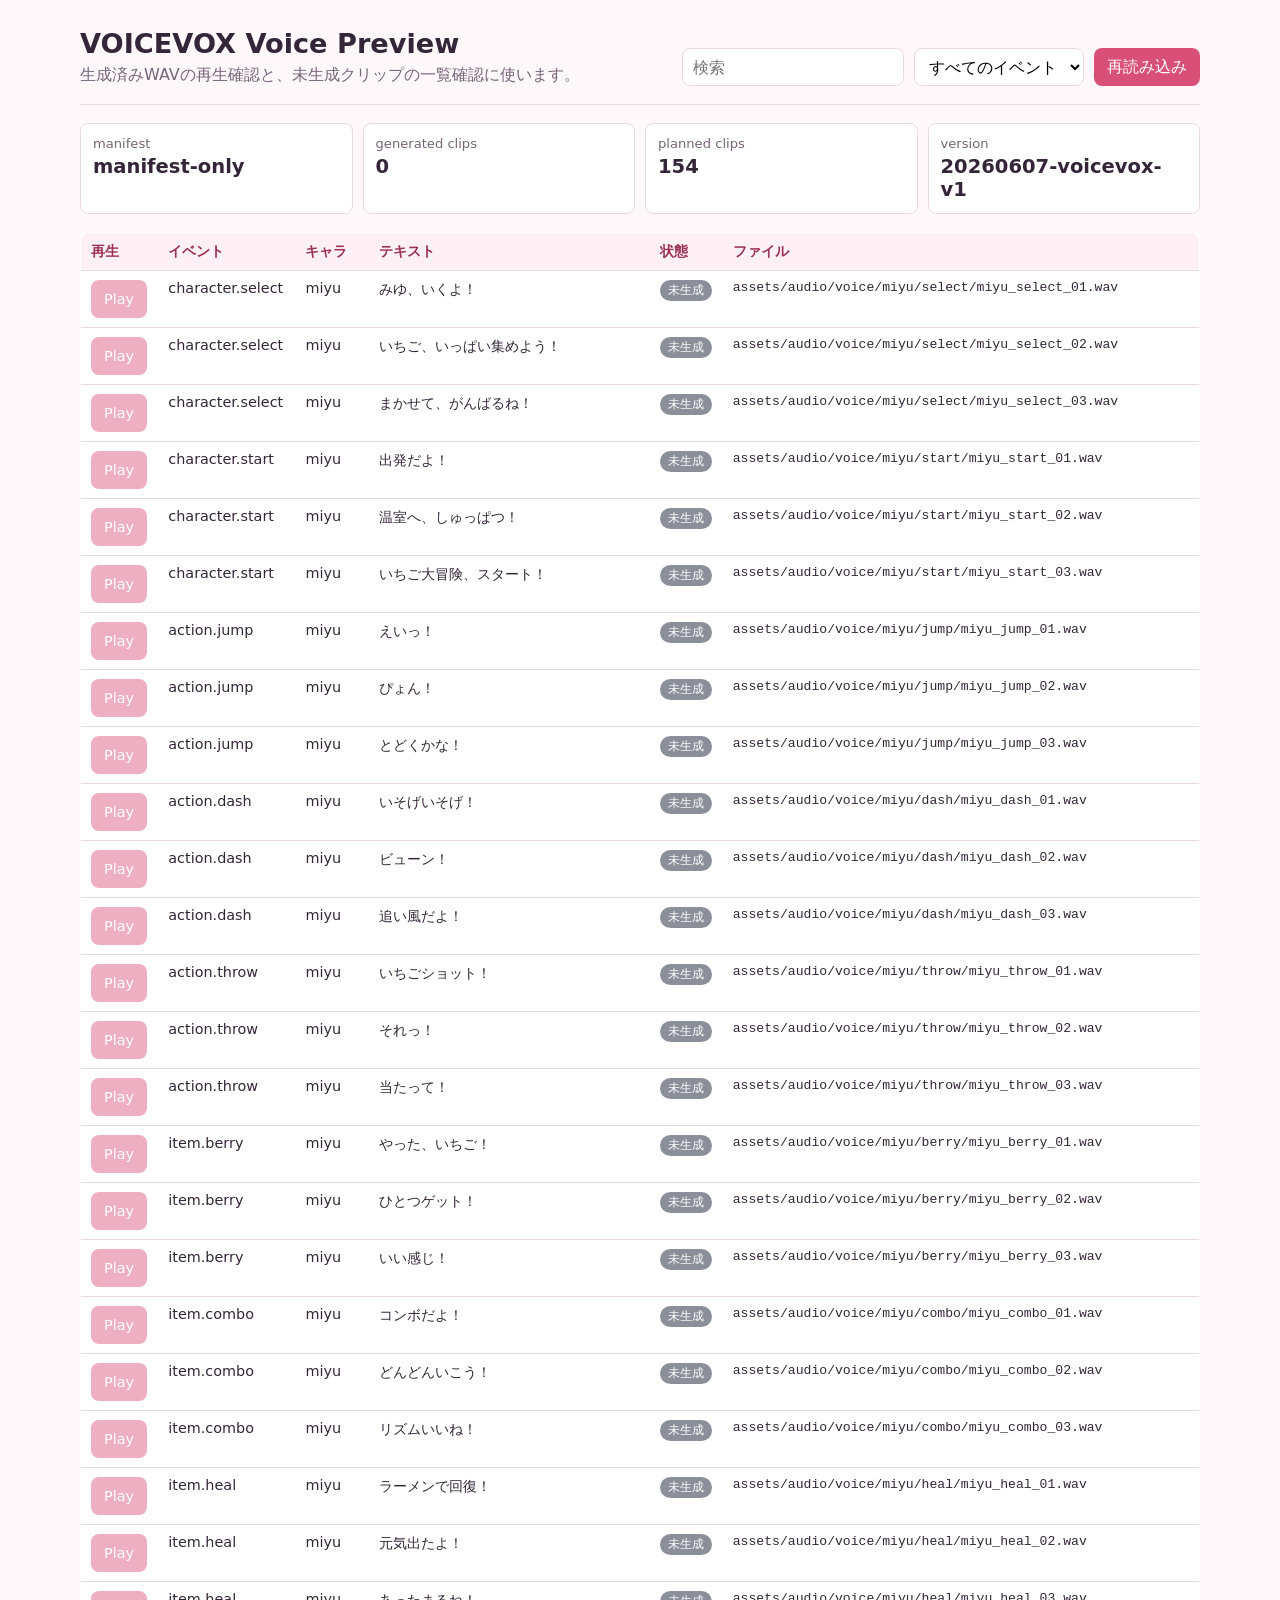
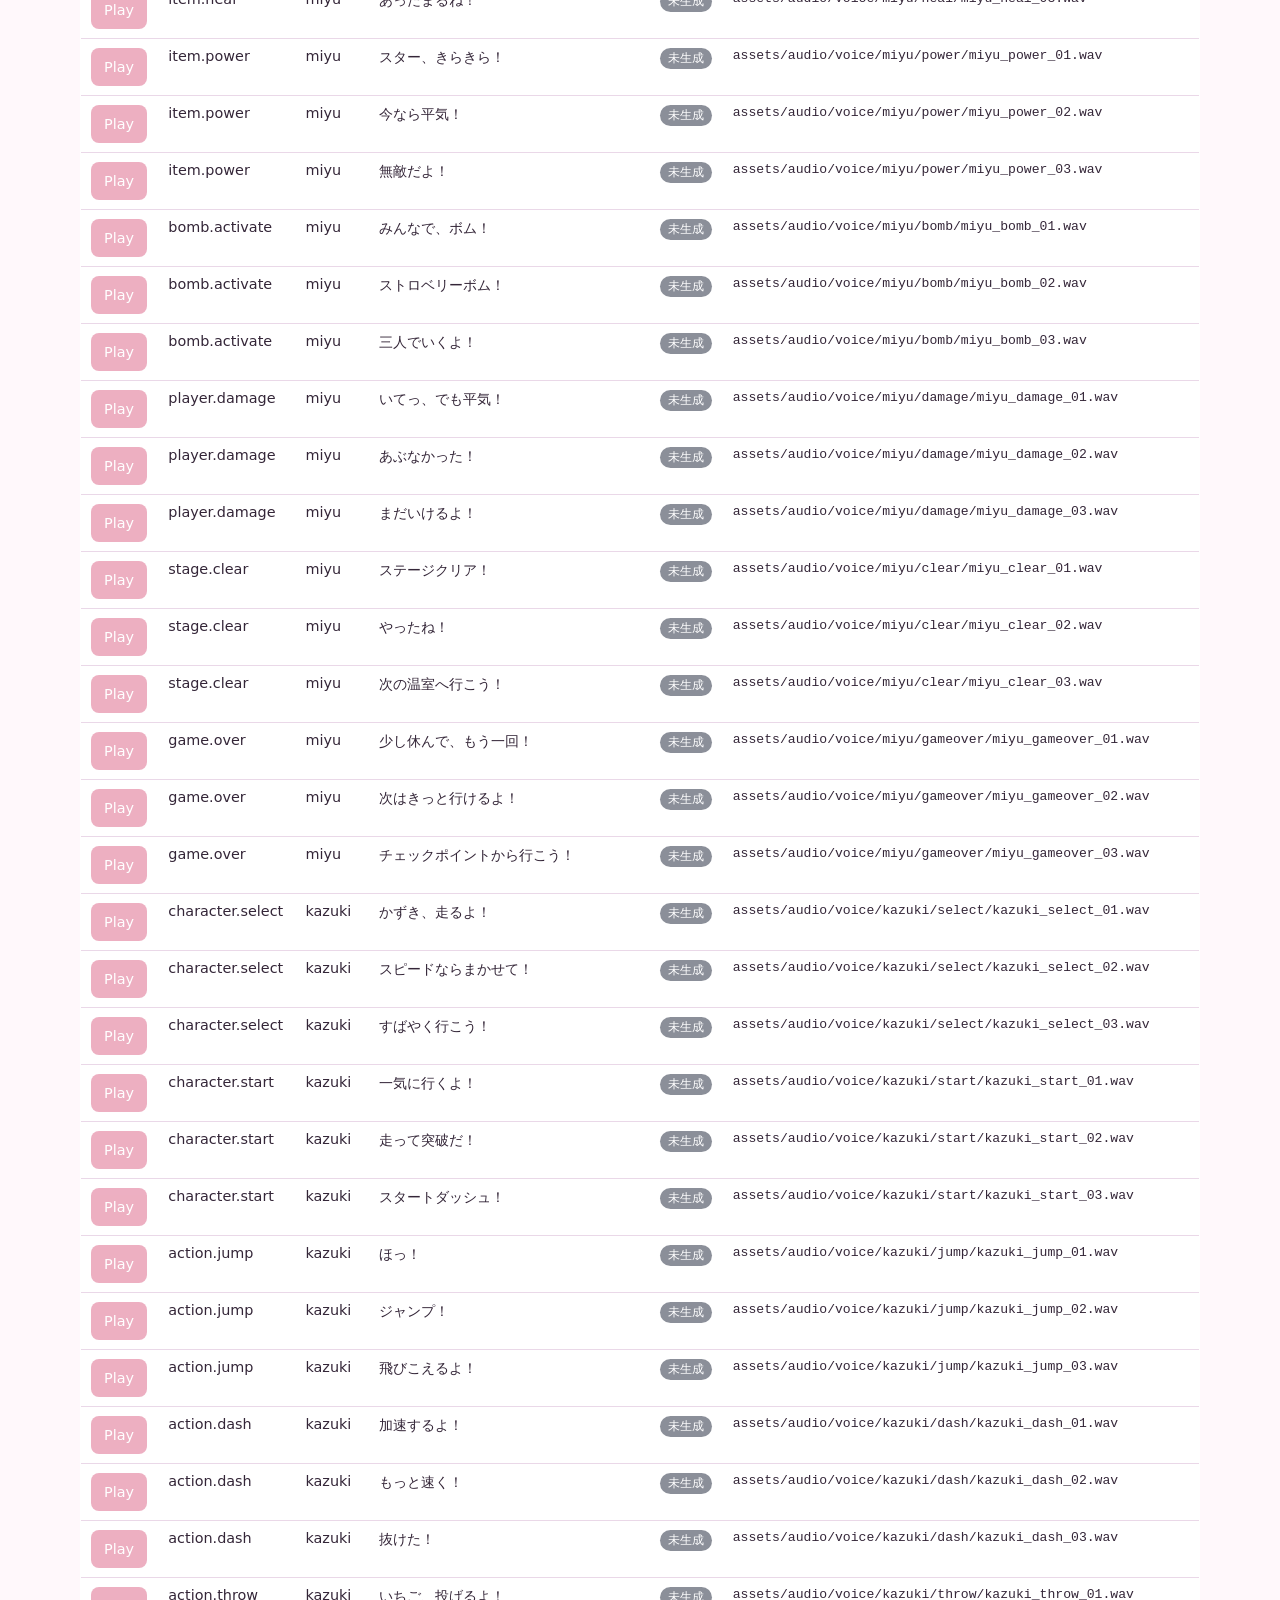
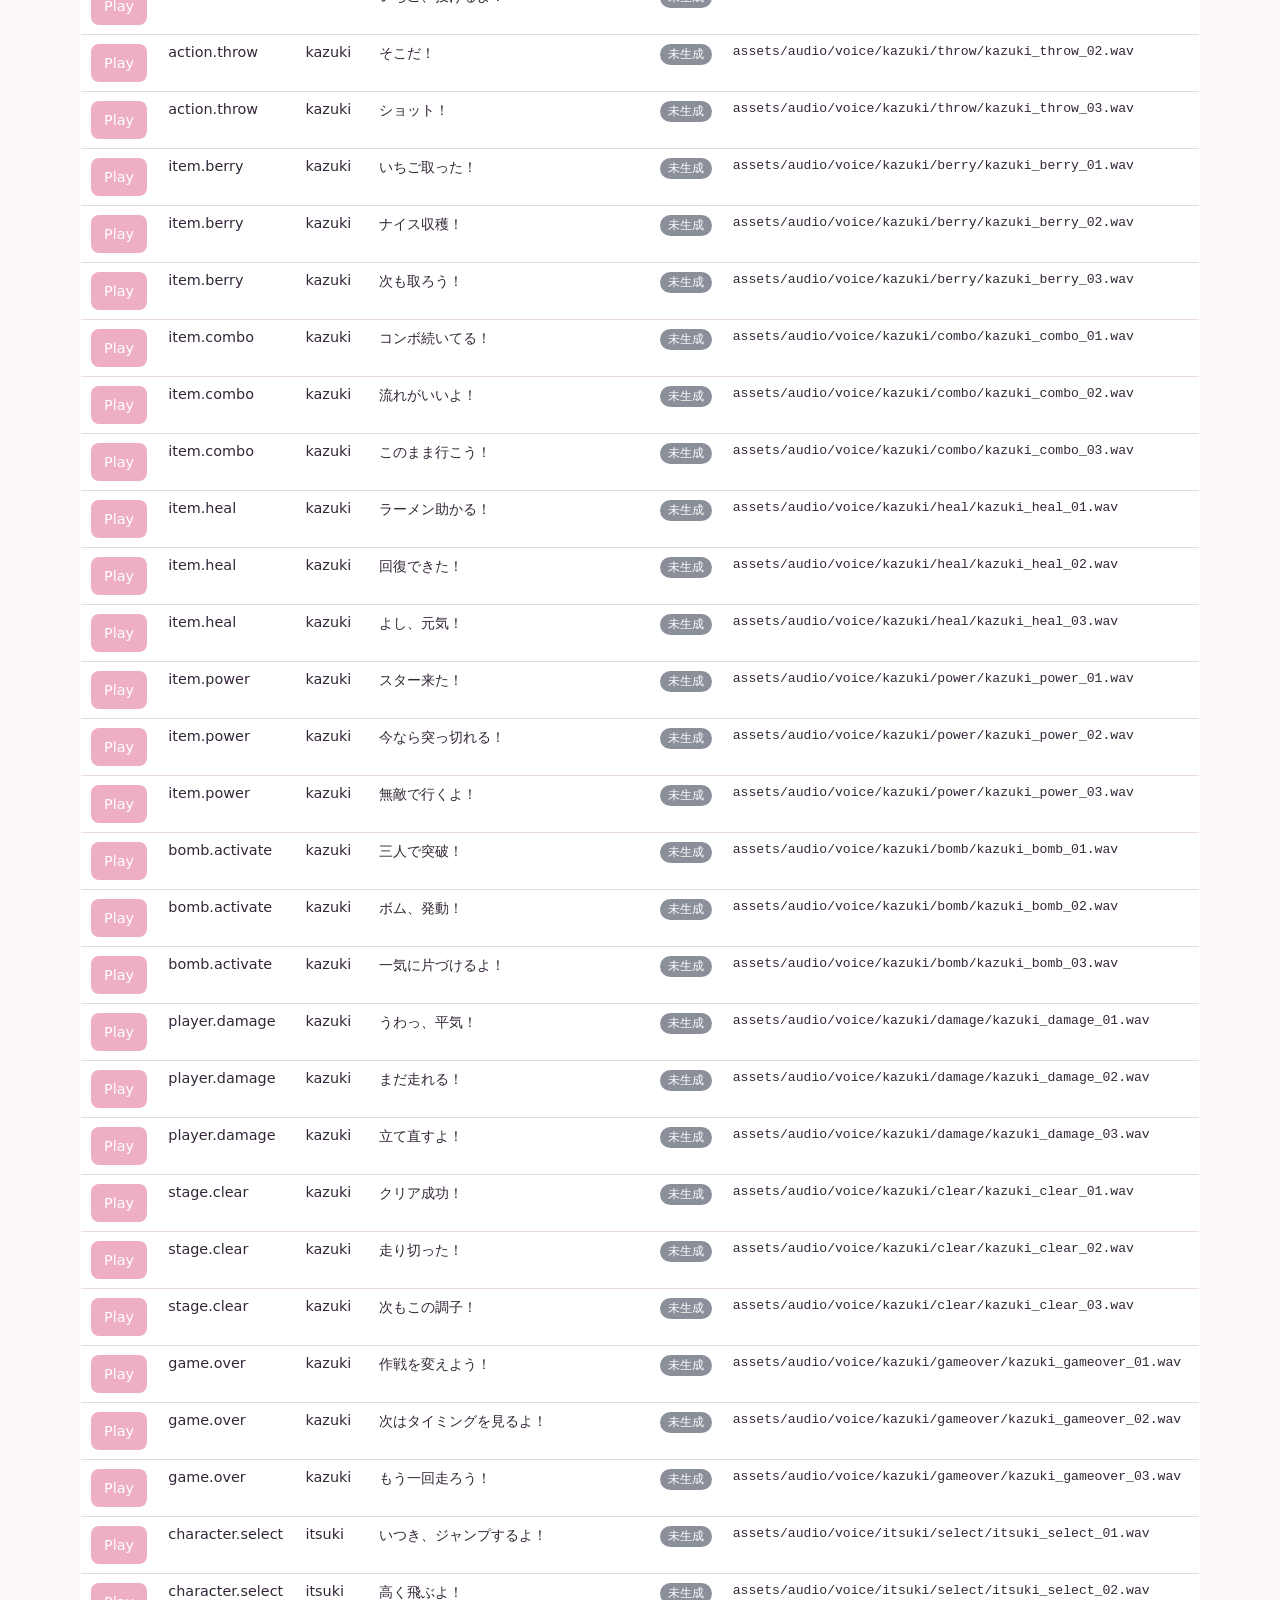
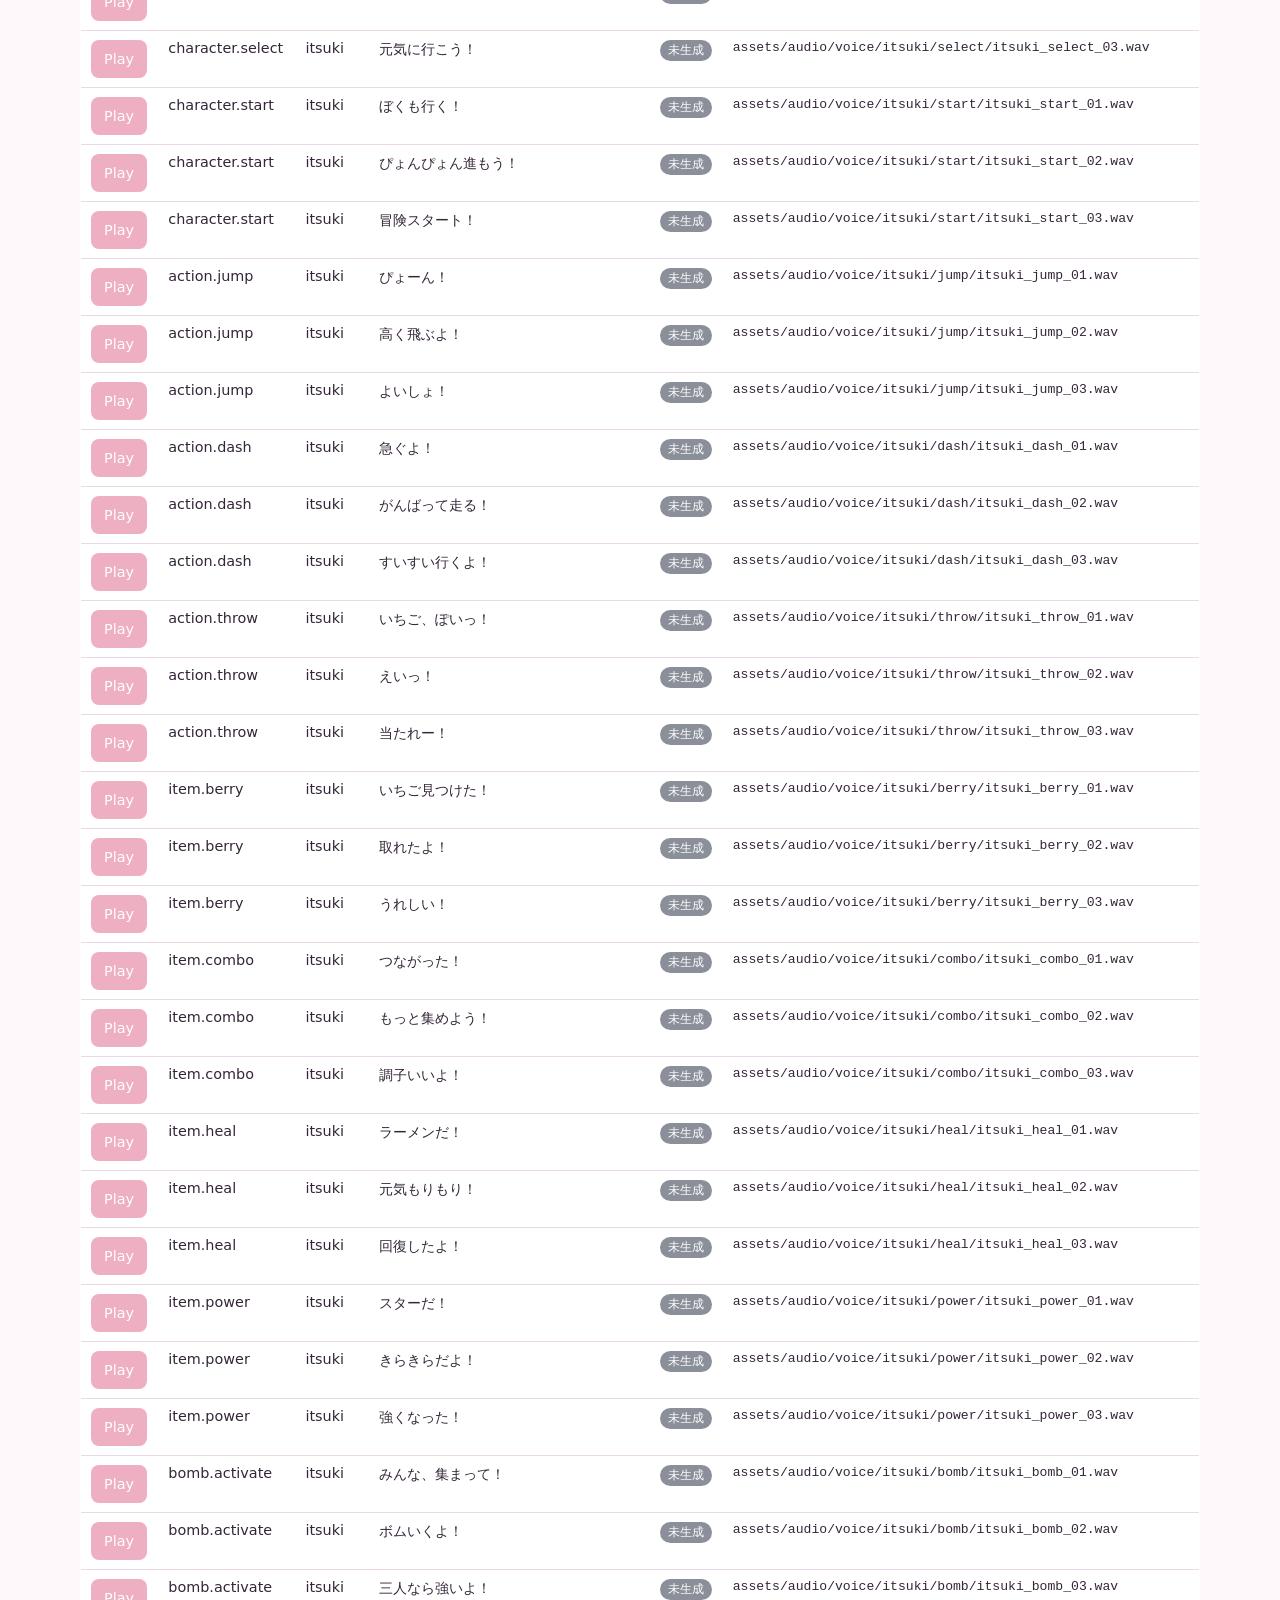
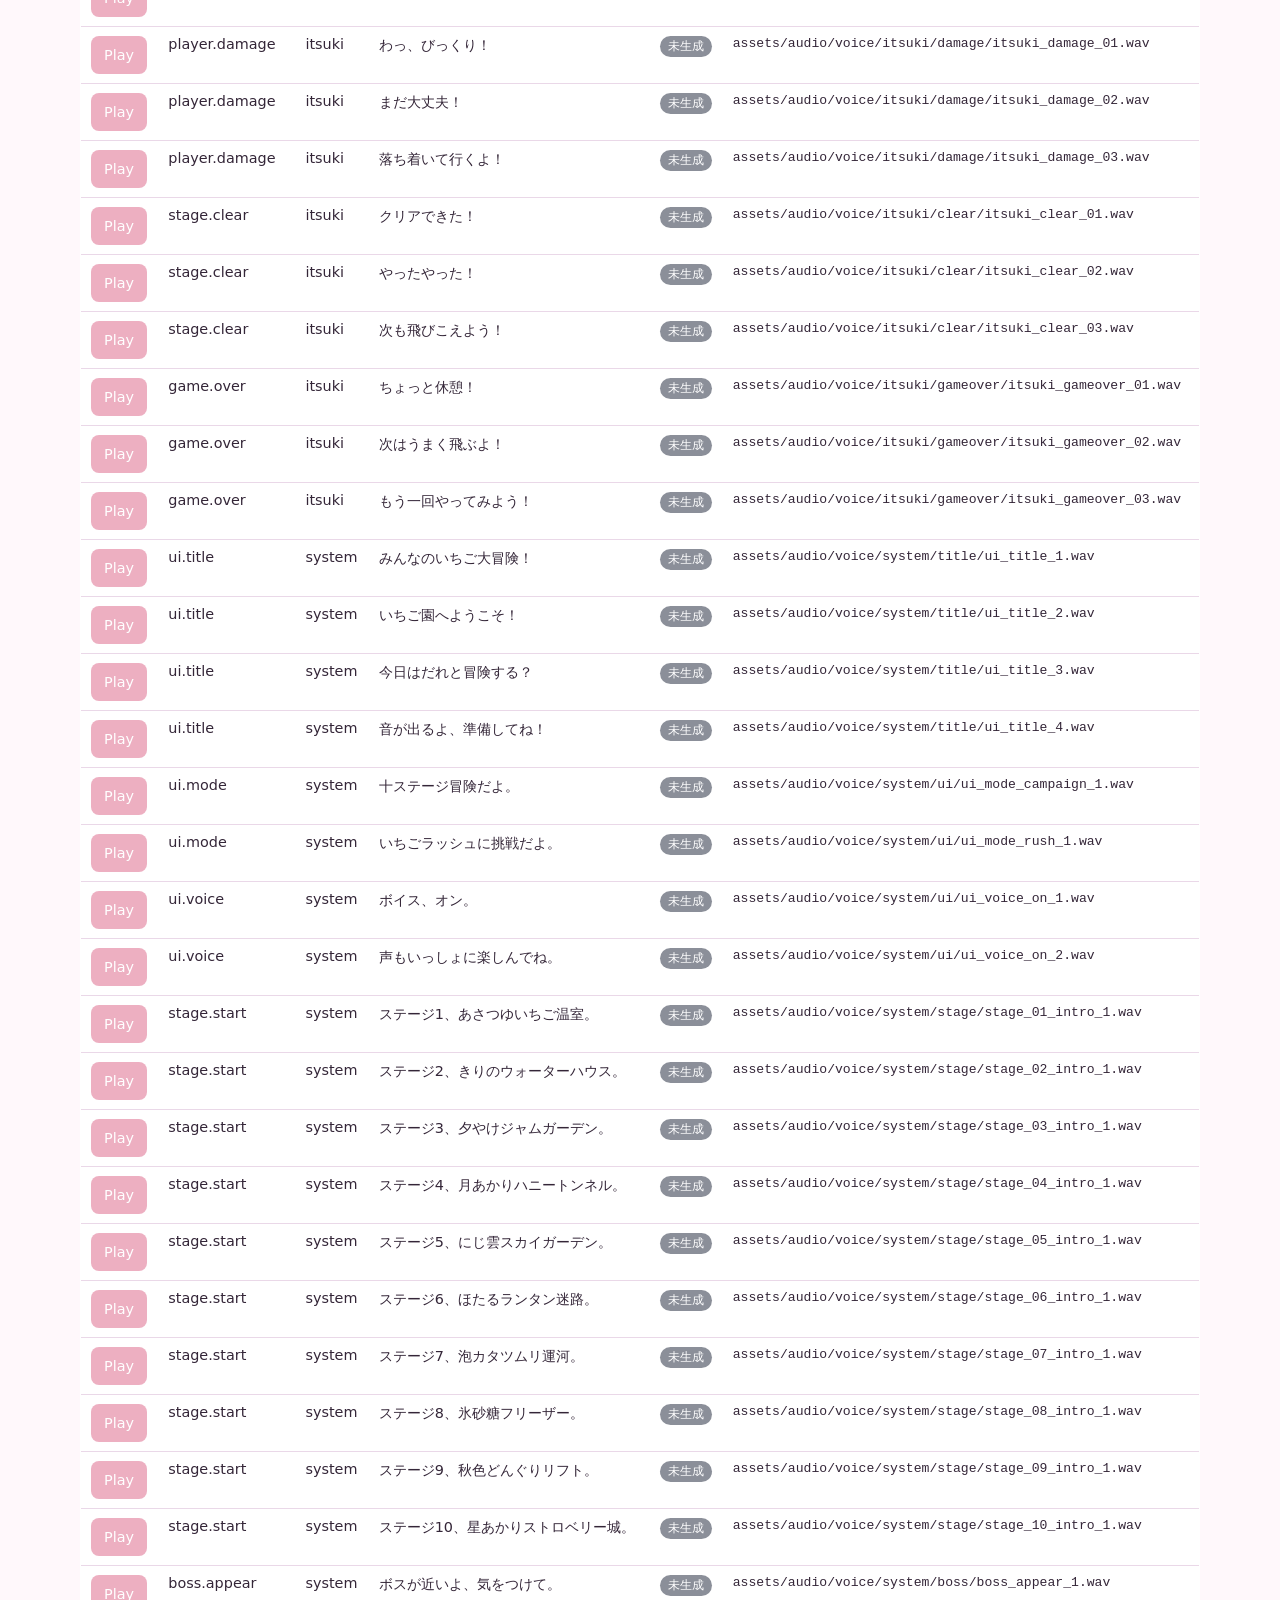
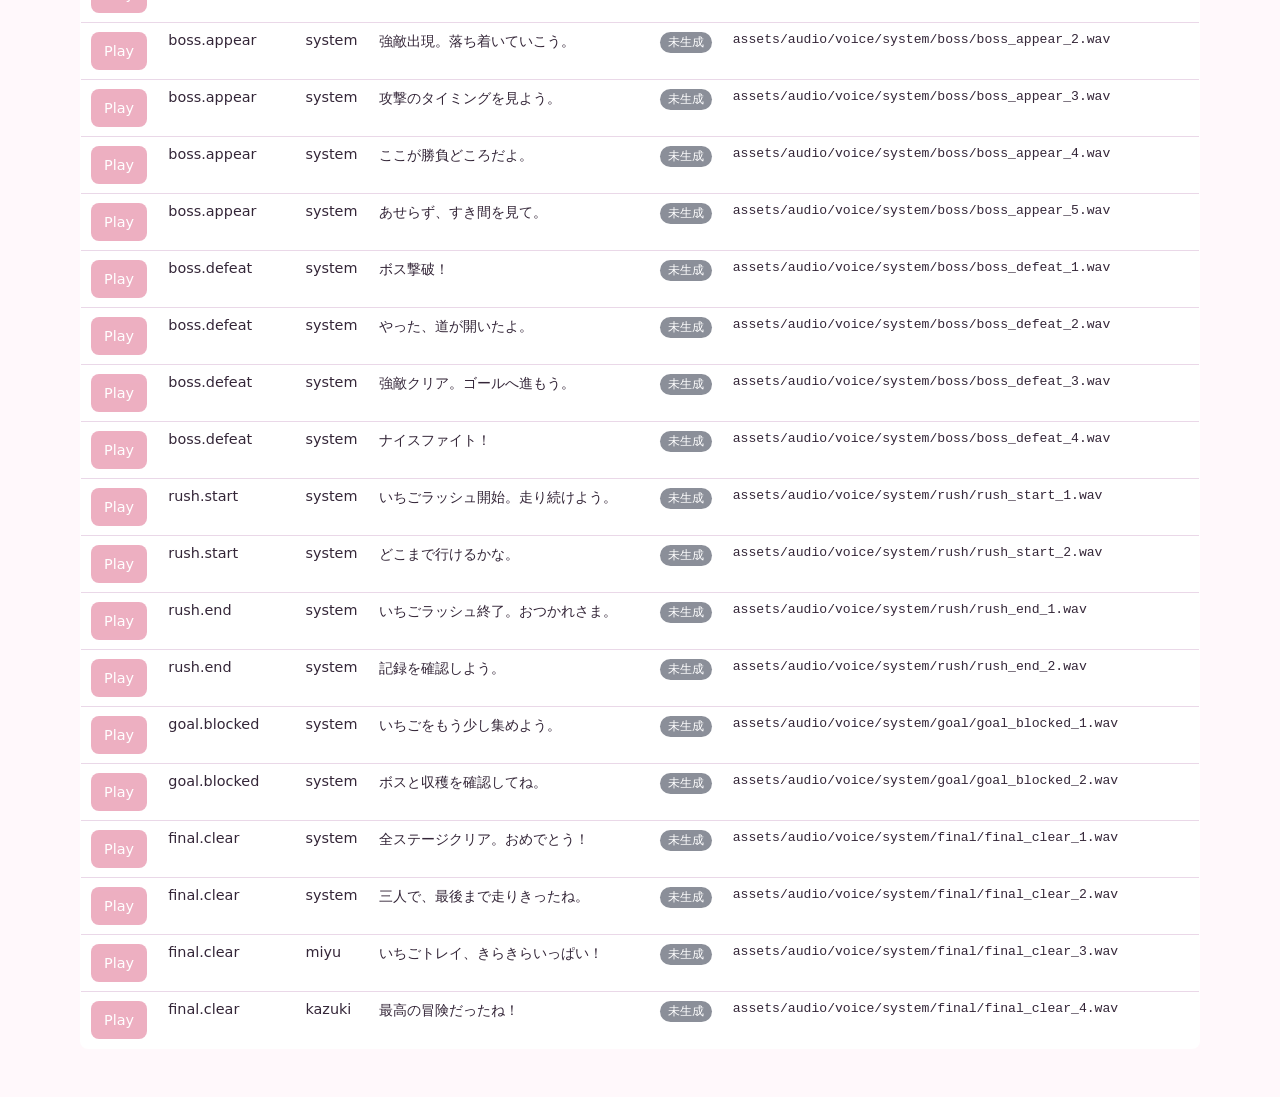
==== voice_preview.html @ 47448325 "verup" ====
<!doctype html>
<html lang="ja">
  <head>
    <meta charset="utf-8">
    <meta name="viewport" content="width=device-width, initial-scale=1">
    <title>VOICEVOX Voice Preview</title>
    <style>
      :root {
        color-scheme: light;
        --bg: #fff8fb;
        --panel: #ffffff;
        --line: #ead8e8;
        --text: #342638;
        --muted: #776578;
        --accent: #d84f78;
        --accent-dark: #9b3356;
      }

      body {
        margin: 0;
        font-family: "Yu Gothic UI", "Meiryo", system-ui, sans-serif;
        color: var(--text);
        background: var(--bg);
      }

      main {
        width: min(1120px, calc(100% - 32px));
        margin: 0 auto;
        padding: 28px 0 48px;
      }

      header {
        display: flex;
        flex-wrap: wrap;
        align-items: end;
        justify-content: space-between;
        gap: 14px;
        padding-bottom: 18px;
        border-bottom: 1px solid var(--line);
      }

      h1 {
        margin: 0 0 6px;
        font-size: 1.7rem;
      }

      p {
        margin: 0;
        color: var(--muted);
      }

      .tools {
        display: flex;
        flex-wrap: wrap;
        align-items: center;
        gap: 10px;
      }

      input,
      select,
      button {
        font: inherit;
      }

      input,
      select {
        min-height: 38px;
        border: 1px solid var(--line);
        border-radius: 8px;
        padding: 0 10px;
        background: white;
      }

      button {
        min-height: 38px;
        border: 0;
        border-radius: 8px;
        padding: 0 13px;
        color: white;
        background: var(--accent);
        cursor: pointer;
      }

      button:disabled {
        cursor: not-allowed;
        opacity: 0.45;
      }

      .summary {
        display: grid;
        grid-template-columns: repeat(4, minmax(0, 1fr));
        gap: 10px;
        margin: 18px 0;
      }

      .summary div {
        border: 1px solid var(--line);
        border-radius: 8px;
        padding: 12px;
        background: var(--panel);
      }

      .summary span {
        display: block;
        color: var(--muted);
        font-size: 0.82rem;
      }

      .summary strong {
        display: block;
        margin-top: 4px;
        font-size: 1.22rem;
      }

      table {
        width: 100%;
        border-collapse: collapse;
        overflow: hidden;
        border: 1px solid var(--line);
        border-radius: 8px;
        background: var(--panel);
      }

      th,
      td {
        padding: 9px 10px;
        border-bottom: 1px solid var(--line);
        text-align: left;
        vertical-align: top;
        font-size: 0.9rem;
      }

      th {
        position: sticky;
        top: 0;
        z-index: 1;
        color: var(--accent-dark);
        background: #fff0f5;
      }

      tr:last-child td {
        border-bottom: 0;
      }

      .status {
        display: inline-block;
        border-radius: 999px;
        padding: 2px 8px;
        color: white;
        background: #8b8f99;
        font-size: 0.76rem;
        white-space: nowrap;
      }

      .status.generated {
        background: #25805a;
      }

      .mono {
        font-family: Consolas, "Cascadia Mono", monospace;
        font-size: 0.82rem;
      }

      @media (max-width: 760px) {
        main {
          width: min(100% - 18px, 1120px);
          padding-top: 18px;
        }

        .summary {
          grid-template-columns: repeat(2, minmax(0, 1fr));
        }

        th:nth-child(3),
        td:nth-child(3),
        th:nth-child(6),
        td:nth-child(6) {
          display: none;
        }
      }
    </style>
  </head>
  <body>
    <main>
      <header>
        <div>
          <h1>VOICEVOX Voice Preview</h1>
          <p>生成済みWAVの再生確認と、未生成クリップの一覧確認に使います。</p>
        </div>
        <div class="tools">
          <input id="filterInput" type="search" placeholder="検索">
          <select id="eventSelect">
            <option value="">すべてのイベント</option>
          </select>
          <button id="reloadButton" type="button">再読み込み</button>
        </div>
      </header>

      <section class="summary" aria-label="summary">
        <div><span>manifest</span><strong id="manifestStatus">loading</strong></div>
        <div><span>generated clips</span><strong id="generatedCount">0</strong></div>
        <div><span>planned clips</span><strong id="plannedCount">0</strong></div>
        <div><span>version</span><strong id="versionText">-</strong></div>
      </section>

      <table>
        <thead>
          <tr>
            <th>再生</th>
            <th>イベント</th>
            <th>キャラ</th>
            <th>テキスト</th>
            <th>状態</th>
            <th>ファイル</th>
          </tr>
        </thead>
        <tbody id="voiceTable"></tbody>
      </table>
    </main>

    <script>
      const manifestUrl = "assets/audio/voice/voice_manifest.json";
      const table = document.getElementById("voiceTable");
      const filterInput = document.getElementById("filterInput");
      const eventSelect = document.getElementById("eventSelect");
      const reloadButton = document.getElementById("reloadButton");
      let manifest = null;
      let currentAudio = null;

      function visibleClips() {
        const query = filterInput.value.trim().toLowerCase();
        const event = eventSelect.value;
        const clips = [...(manifest?.clips ?? []), ...(manifest?.plannedClips ?? [])];
        return clips.filter((clip) => {
          const haystack = `${clip.id} ${clip.event} ${clip.characterId} ${clip.speakerName ?? ""} ${clip.text} ${clip.file}`.toLowerCase();
          return (!event || clip.event === event) && (!query || haystack.includes(query));
        });
      }

      function render() {
        const clips = visibleClips();
        table.innerHTML = "";
        for (const clip of clips) {
          const row = document.createElement("tr");
          const playCell = document.createElement("td");
          const button = document.createElement("button");
          button.type = "button";
          button.textContent = "Play";
          button.disabled = !clip.generated;
          button.addEventListener("click", () => {
            if (currentAudio) {
              currentAudio.pause();
            }
            currentAudio = new Audio(clip.file);
            currentAudio.volume = 0.92;
            currentAudio.play().catch((error) => console.warn("voice preview failed", error));
          });
          playCell.append(button);

          const eventCell = document.createElement("td");
          eventCell.textContent = clip.event;
          const charCell = document.createElement("td");
          charCell.textContent = clip.characterId ?? "system";
          const textCell = document.createElement("td");
          textCell.textContent = clip.text;
          const statusCell = document.createElement("td");
          const status = document.createElement("span");
          status.className = `status ${clip.generated ? "generated" : ""}`;
          status.textContent = clip.generated ? `${clip.durationSec ?? "?"}s` : "未生成";
          statusCell.append(status);
          const fileCell = document.createElement("td");
          fileCell.className = "mono";
          fileCell.textContent = clip.file;

          row.append(playCell, eventCell, charCell, textCell, statusCell, fileCell);
          table.append(row);
        }
      }

      async function loadManifest() {
        const response = await fetch(`${manifestUrl}?t=${Date.now()}`);
        manifest = await response.json();
        document.getElementById("manifestStatus").textContent = manifest.status ?? "loaded";
        document.getElementById("generatedCount").textContent = String(manifest.clips?.length ?? 0);
        document.getElementById("plannedCount").textContent = String(manifest.plannedClips?.length ?? 0);
        document.getElementById("versionText").textContent = manifest.version ?? "-";
        const events = [...new Set([...(manifest.clips ?? []), ...(manifest.plannedClips ?? [])].map((clip) => clip.event))].sort();
        eventSelect.innerHTML = '<option value="">すべてのイベント</option>';
        for (const event of events) {
          const option = document.createElement("option");
          option.value = event;
          option.textContent = event;
          eventSelect.append(option);
        }
        render();
      }

      filterInput.addEventListener("input", render);
      eventSelect.addEventListener("change", render);
      reloadButton.addEventListener("click", loadManifest);
      loadManifest().catch((error) => {
        document.getElementById("manifestStatus").textContent = "failed";
        console.error(error);
      });
    </script>
  </body>
</html>
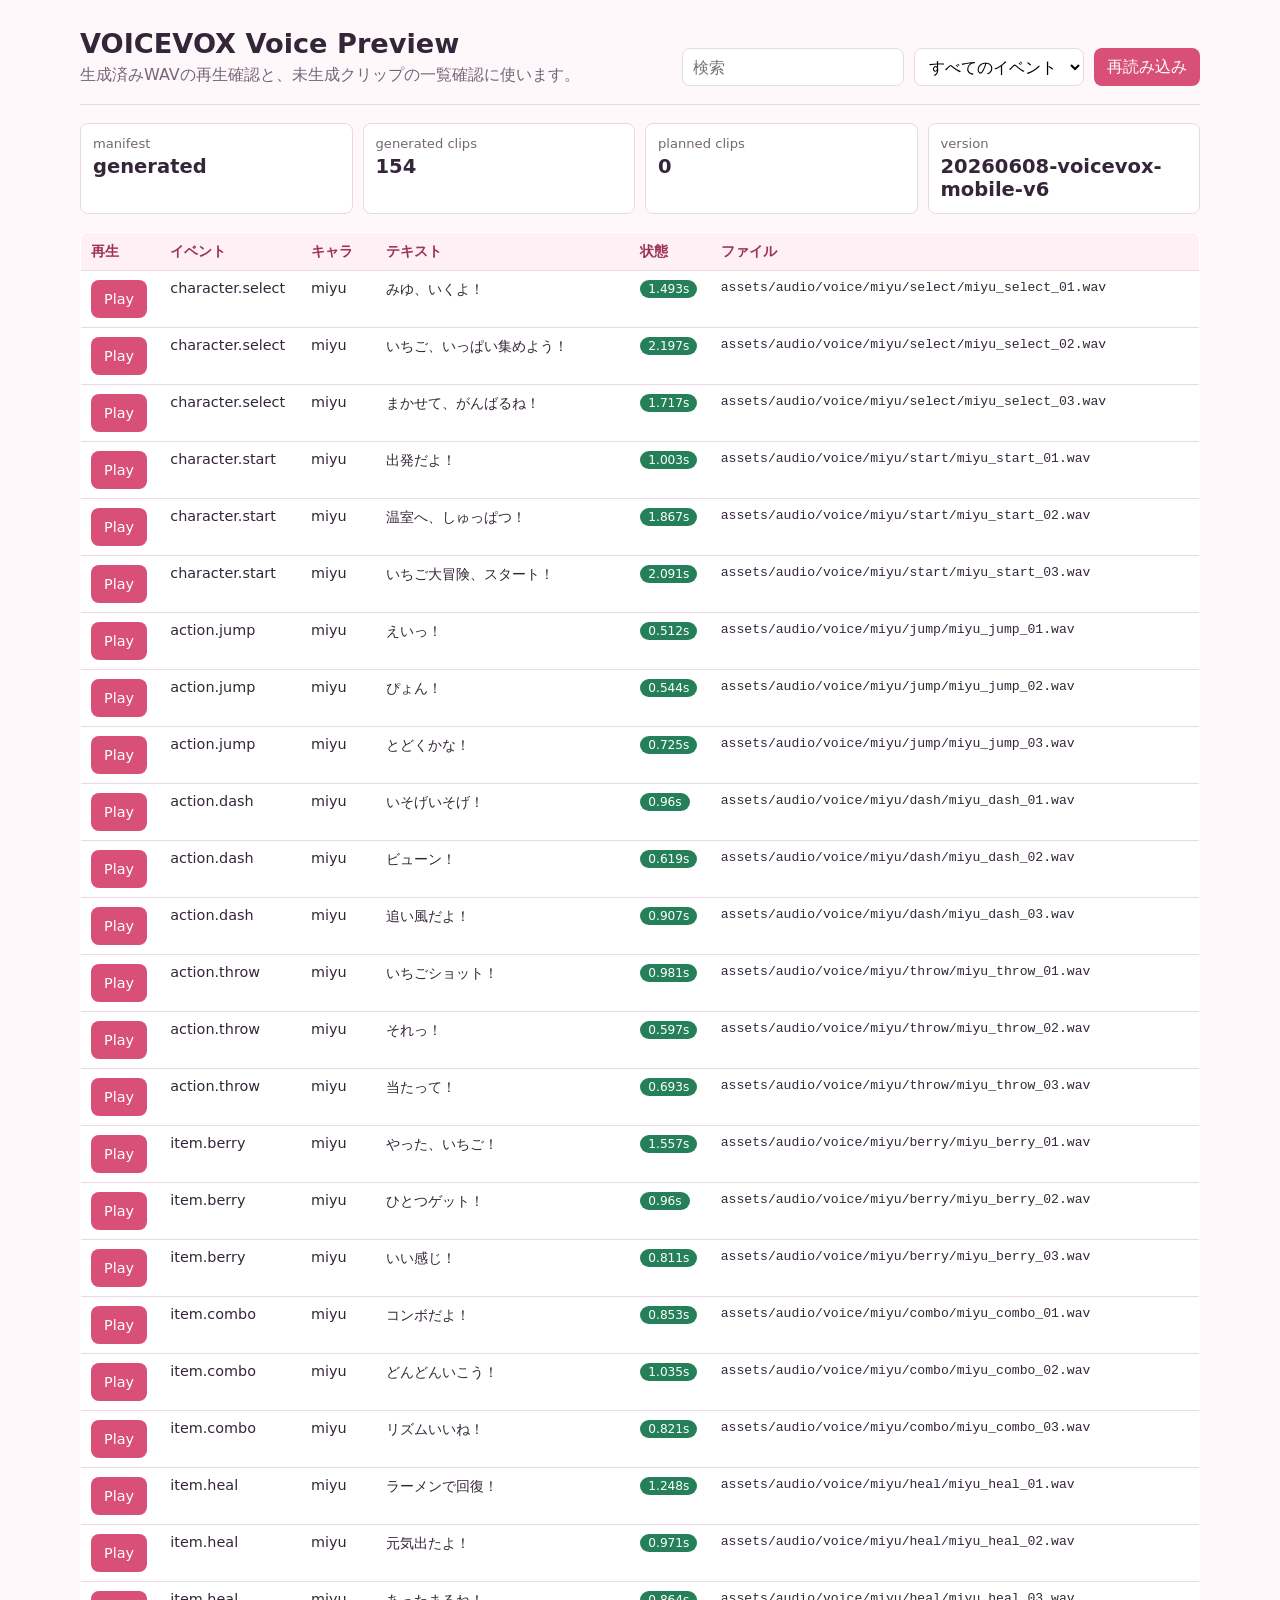
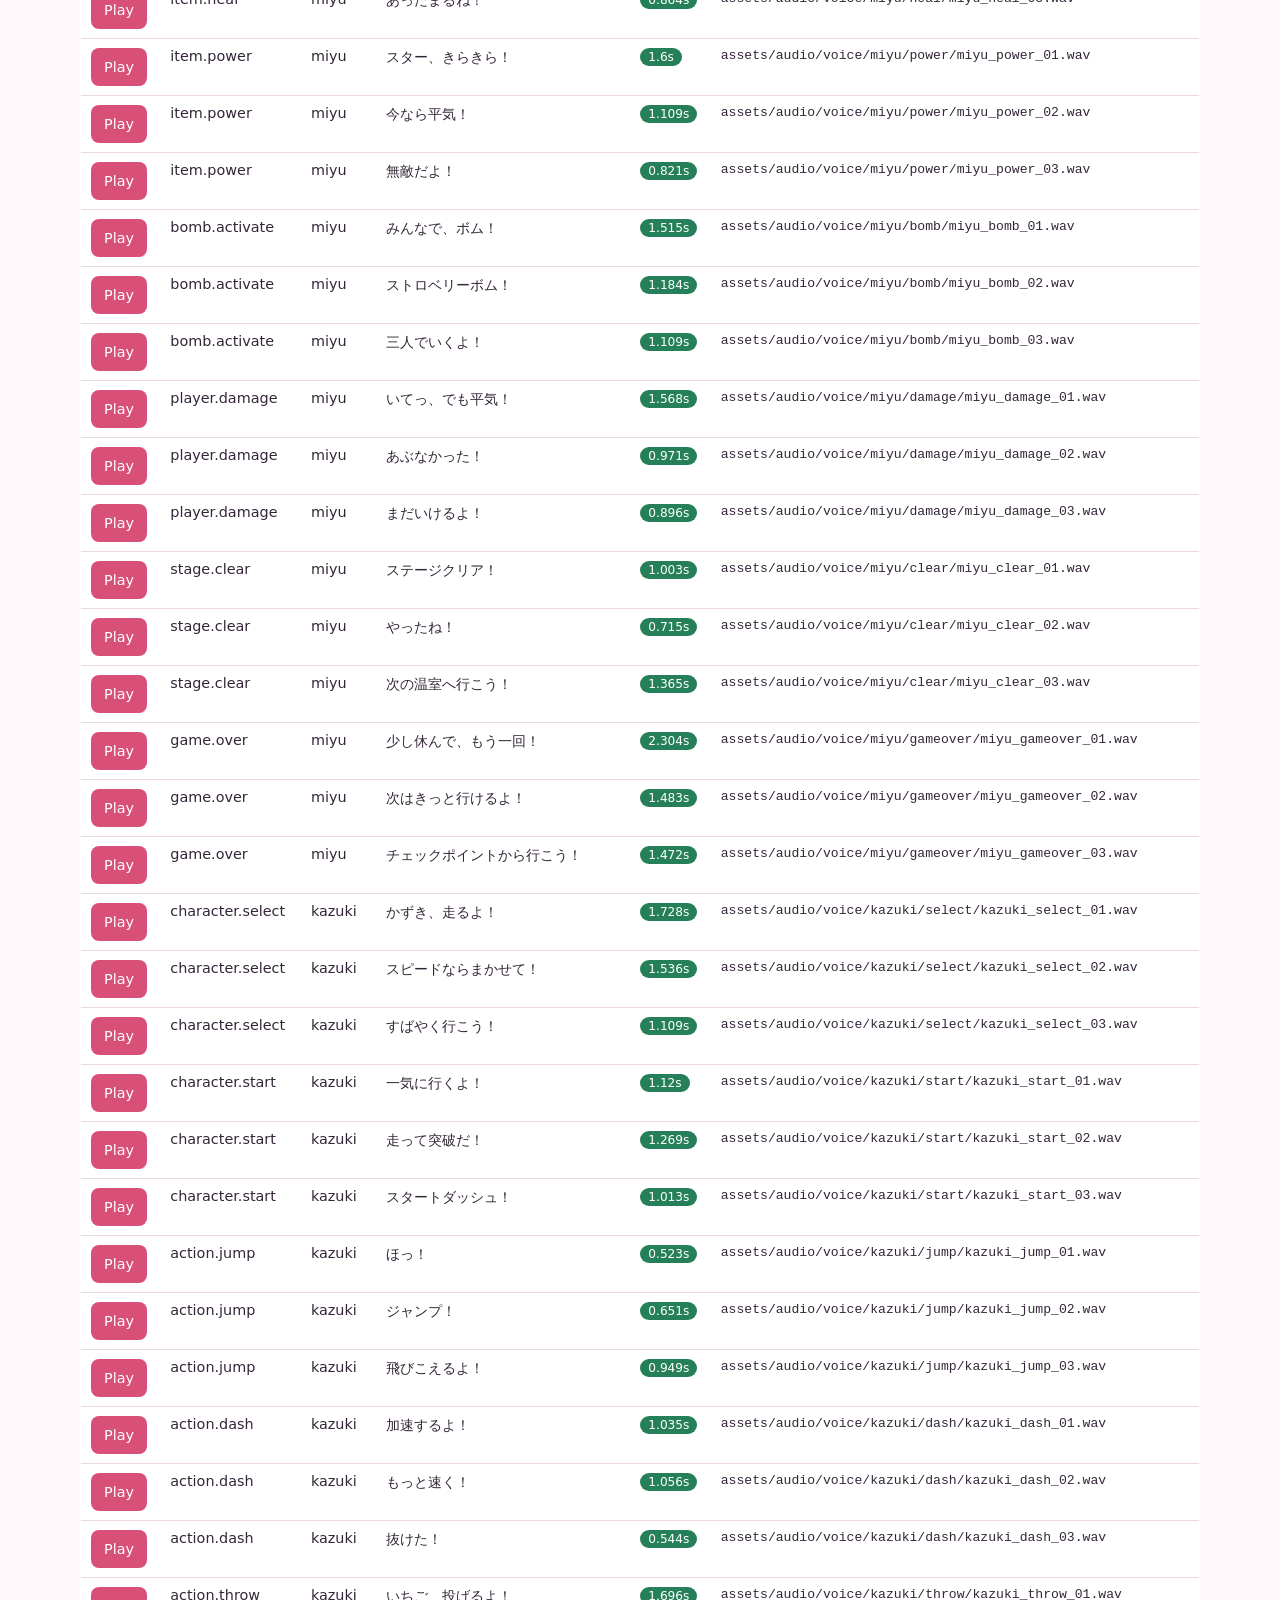
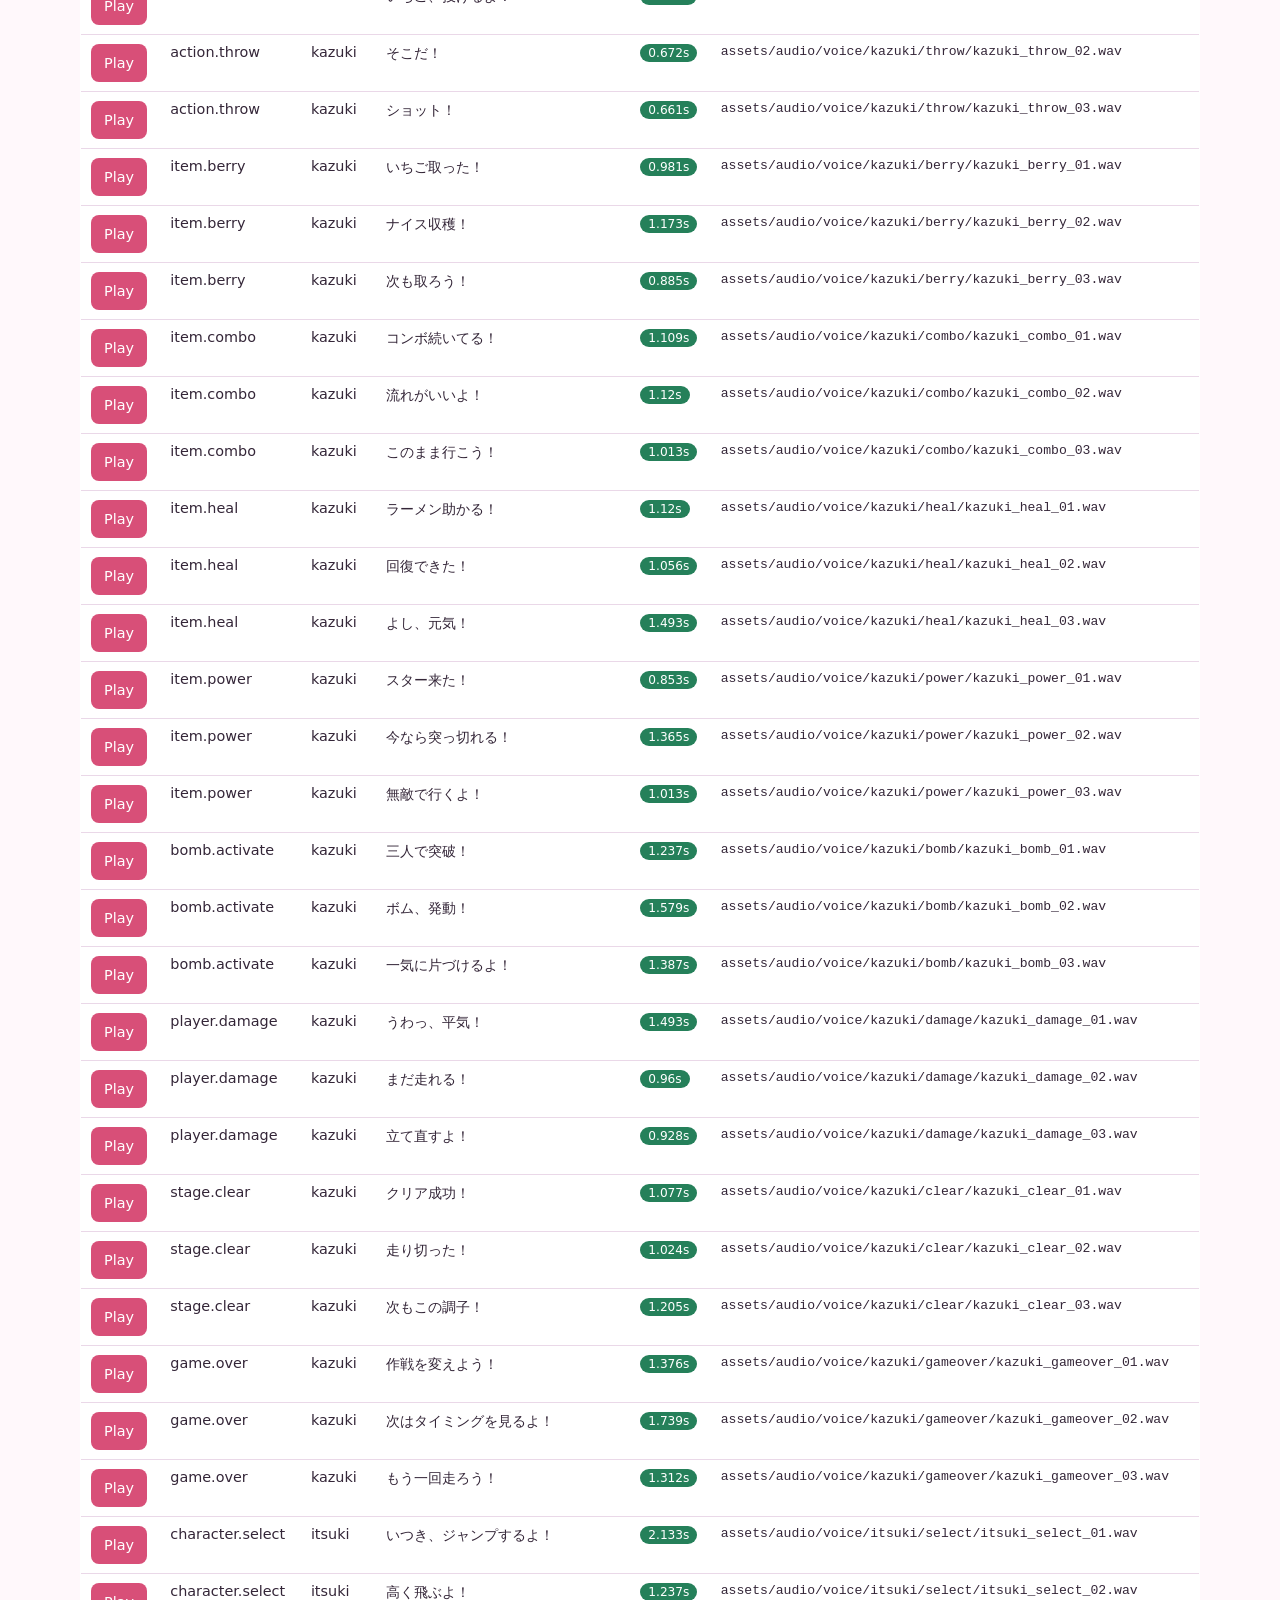
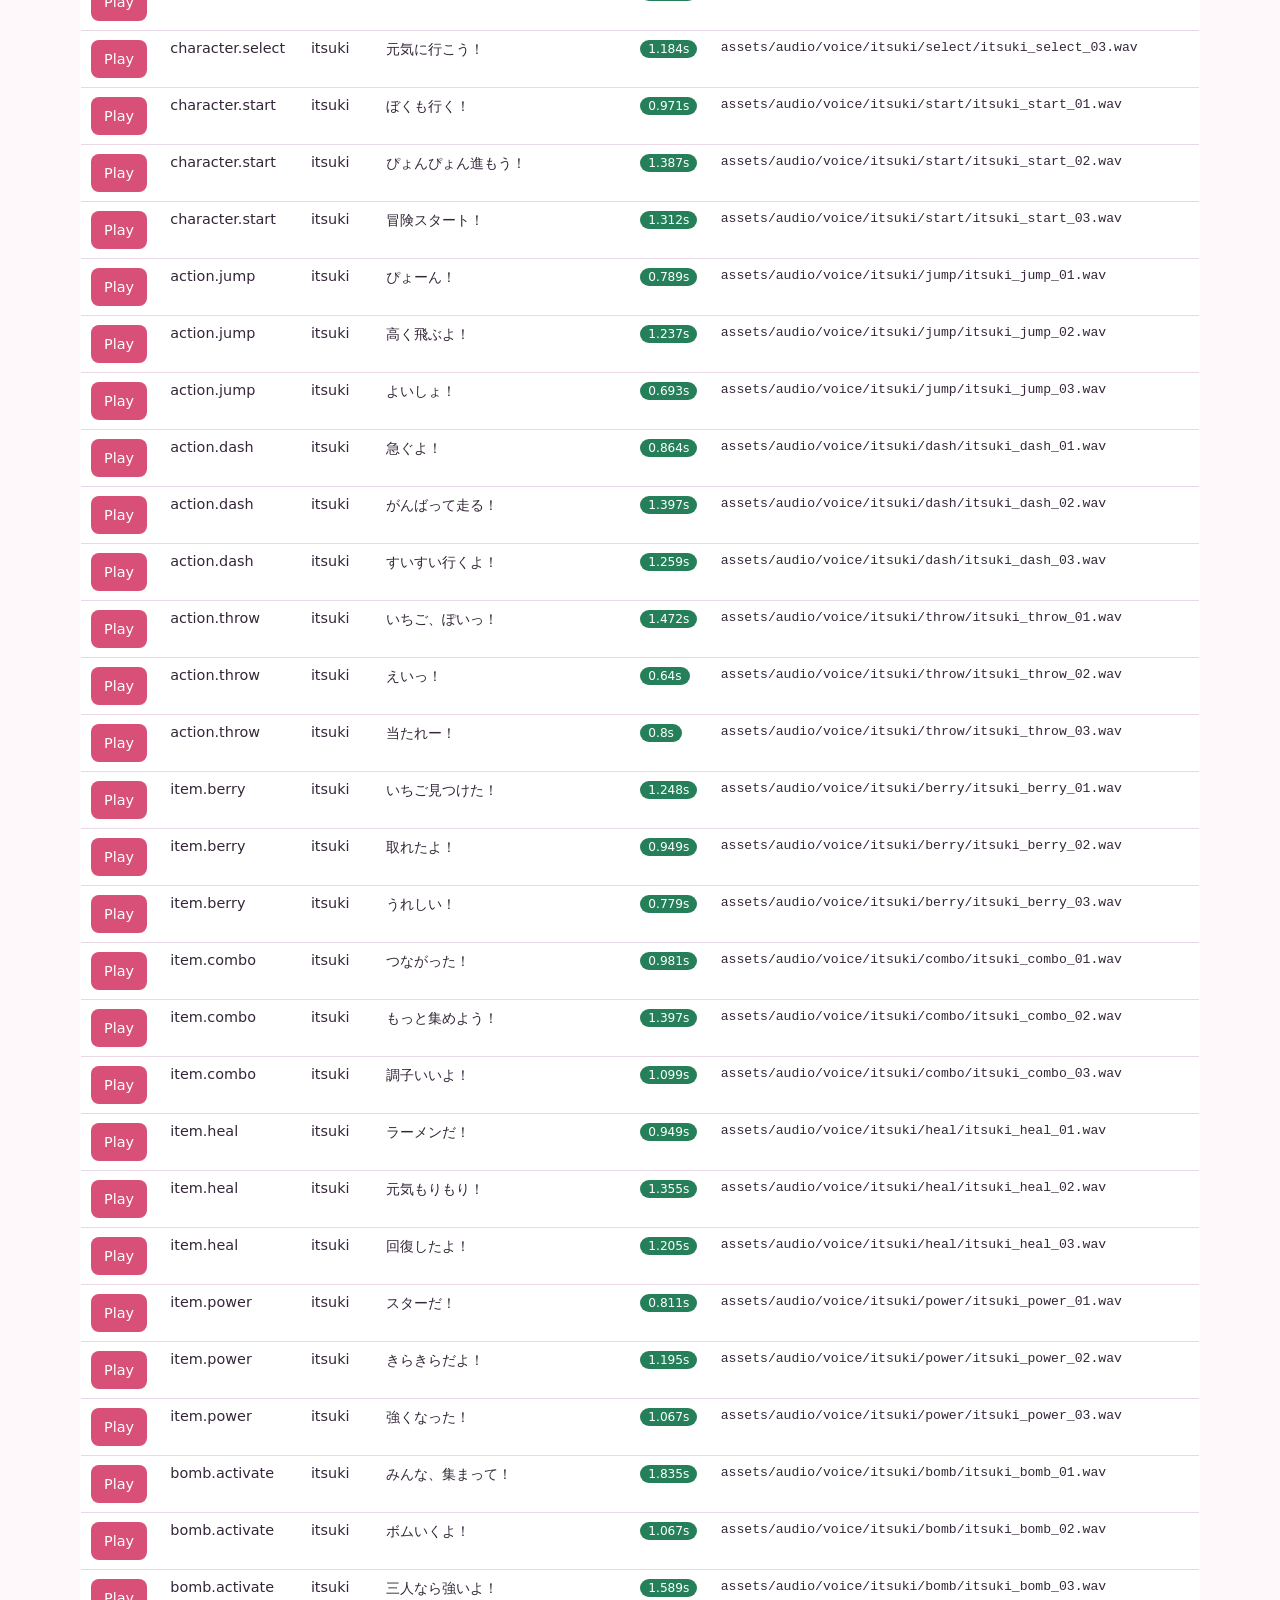
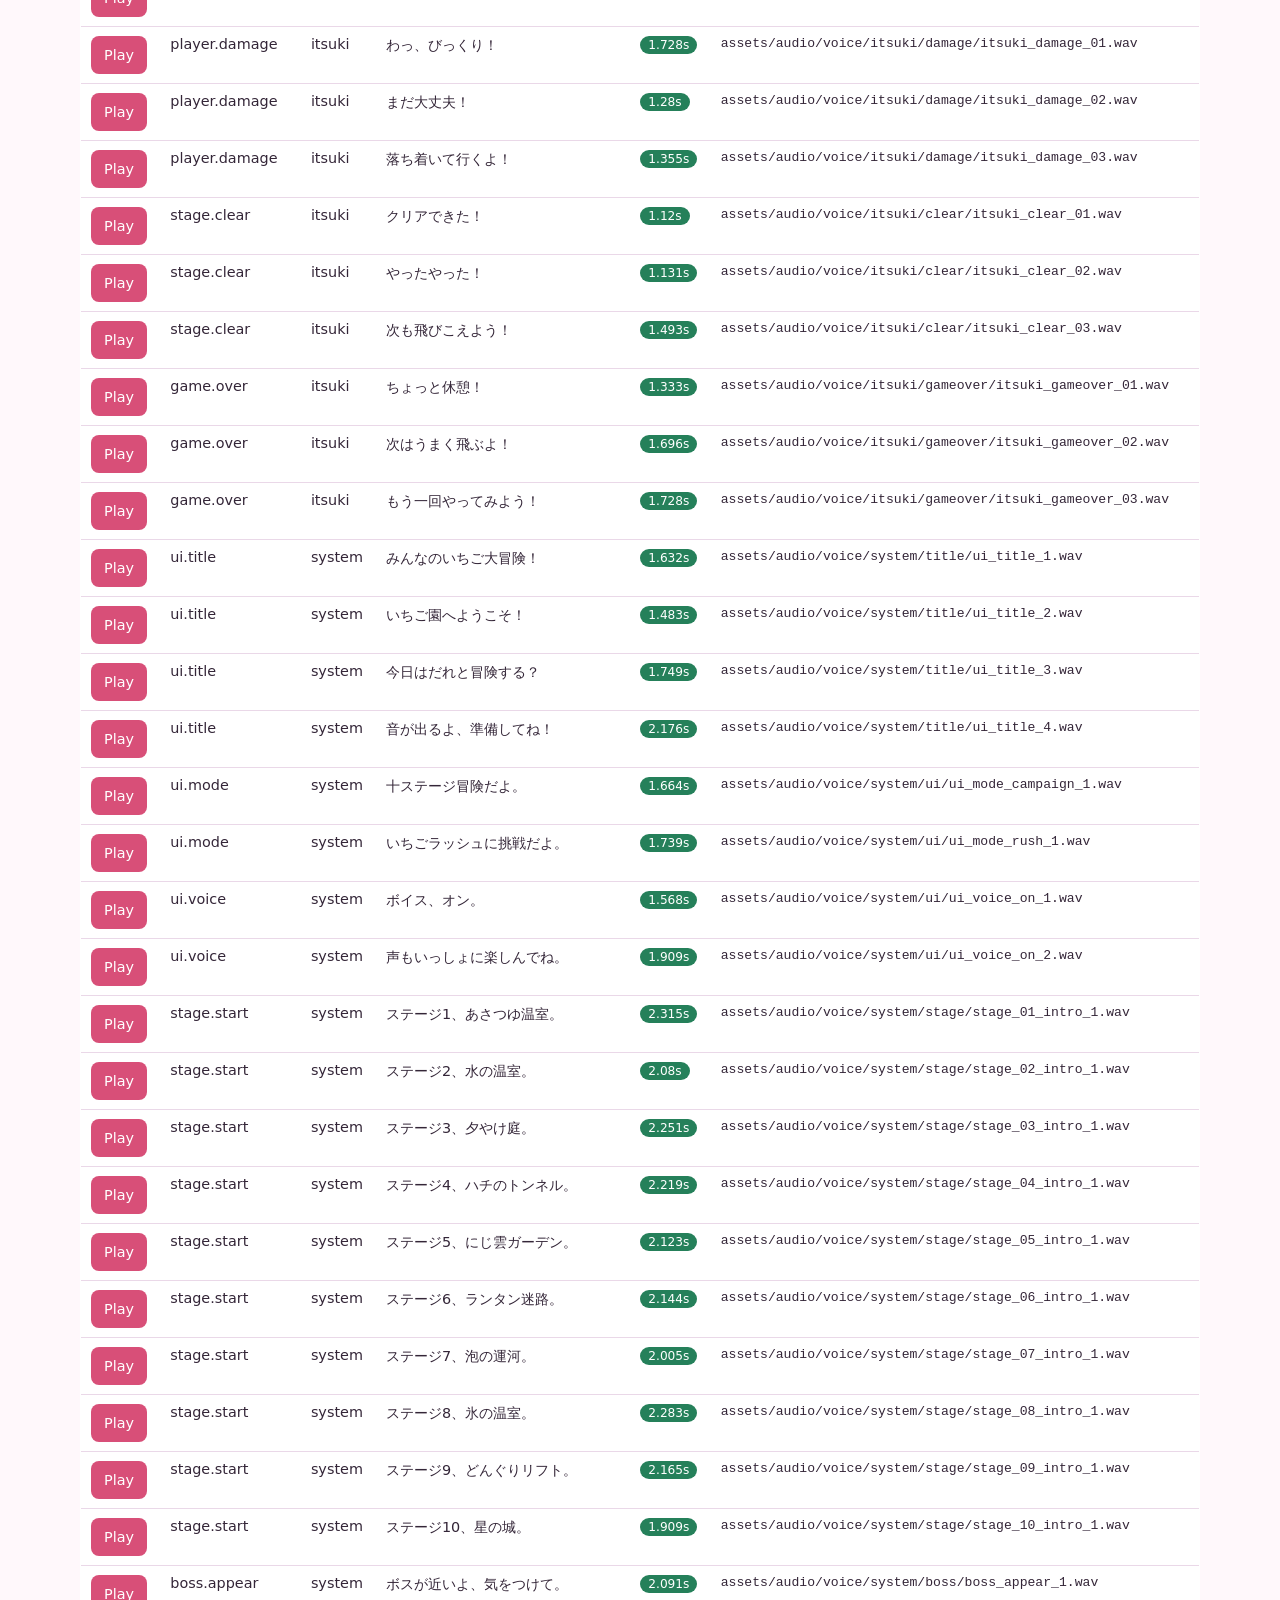
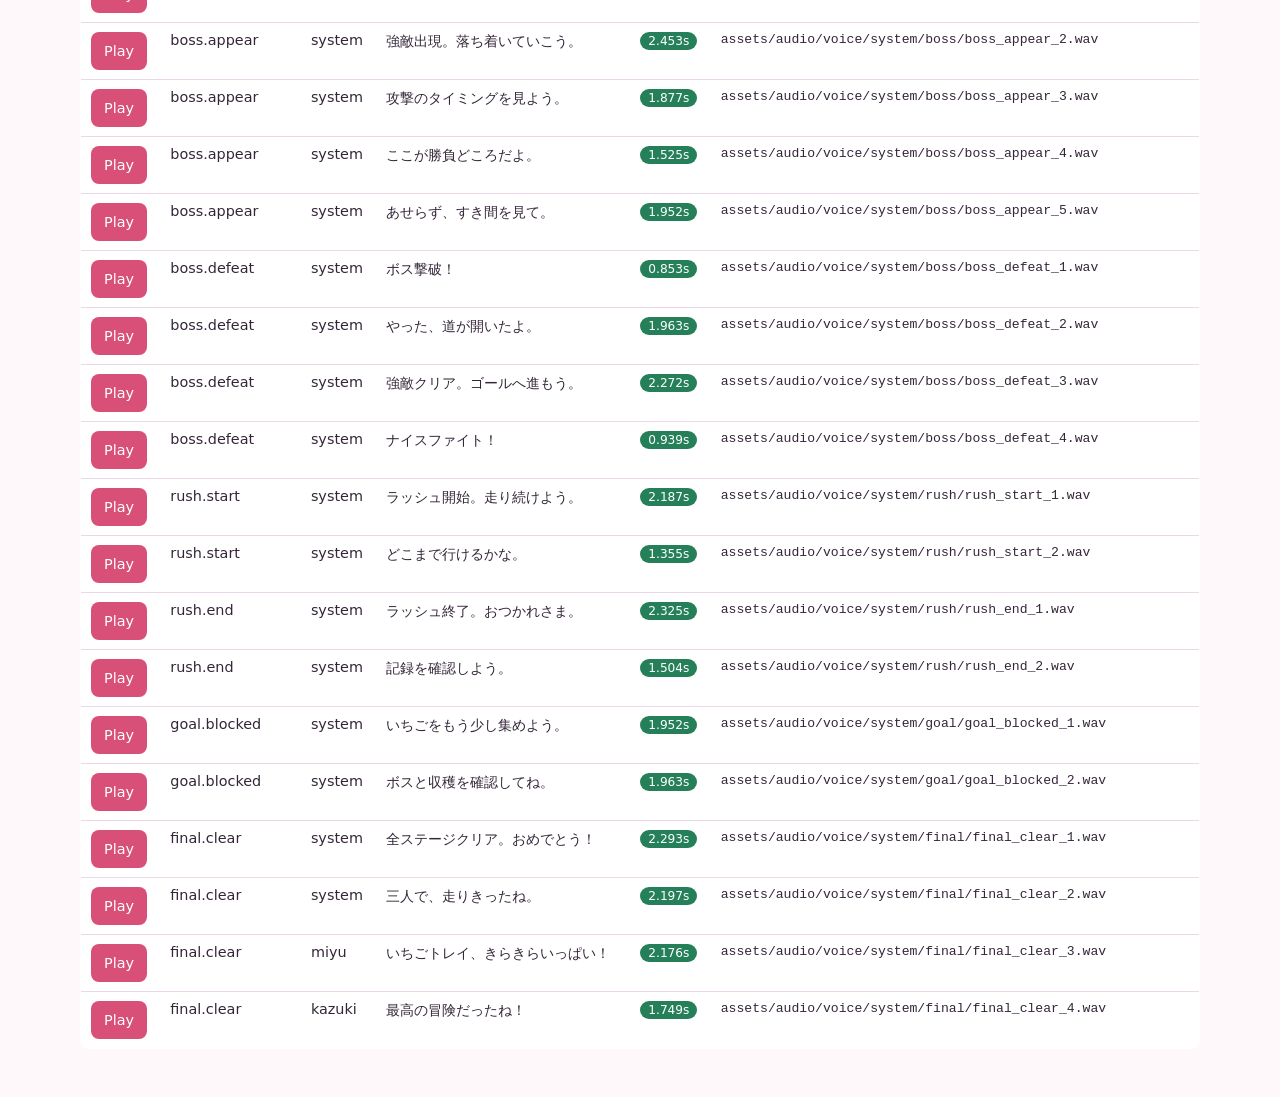
==== commit 84720316: "debug" ====
--- a/voice_preview.html
+++ b/voice_preview.html
@@ -219,13 +219,99 @@
     </main>
 
     <script>
-      const manifestUrl = "assets/audio/voice/voice_manifest.json";
+      const APP_BUILD_ID = "20260608-voicevox-mobile-v6";
+      const manifestUrl = `assets/audio/voice/voice_manifest.json?v=${APP_BUILD_ID}`;
       const table = document.getElementById("voiceTable");
       const filterInput = document.getElementById("filterInput");
       const eventSelect = document.getElementById("eventSelect");
       const reloadButton = document.getElementById("reloadButton");
       let manifest = null;
-      let currentAudio = null;
+      let audioContext = null;
+      let currentSource = null;
+      let currentGain = null;
+      const bufferCache = new Map();
+
+      function ensureAudioContext() {
+        if (!audioContext) {
+          const Ctor = window.AudioContext || window.webkitAudioContext;
+          if (Ctor) {
+            audioContext = new Ctor();
+          }
+        }
+        return audioContext;
+      }
+
+      async function decodeClip(file) {
+        const cached = bufferCache.get(file);
+        if (cached) {
+          return cached;
+        }
+        const promise = fetch(file, { cache: "force-cache" })
+          .then((response) => {
+            if (!response.ok) {
+              throw new Error(`${response.status} ${response.statusText}`);
+            }
+            return response.arrayBuffer();
+          })
+          .then((arrayBuffer) => new Promise((resolve, reject) => {
+            const ctx = ensureAudioContext();
+            const result = ctx.decodeAudioData(arrayBuffer.slice(0), resolve, reject);
+            if (result && typeof result.then === "function") {
+              result.then(resolve).catch(reject);
+            }
+          }))
+          .catch((error) => {
+            bufferCache.delete(file);
+            throw error;
+          });
+        bufferCache.set(file, promise);
+        return promise;
+      }
+
+      async function playClip(clip) {
+        const ctx = ensureAudioContext();
+        if (!ctx) {
+          throw new Error("AudioContext is unavailable");
+        }
+        if (ctx.state === "suspended") {
+          await ctx.resume();
+        }
+        if (currentSource) {
+          try {
+            currentSource.stop();
+          } catch (error) {
+            // BufferSource can only be stopped once.
+          }
+        }
+        if (currentGain) {
+          try {
+            currentGain.disconnect();
+          } catch (error) {
+            // Gain may already be disconnected.
+          }
+        }
+        const buffer = await decodeClip(clip.file);
+        const source = ctx.createBufferSource();
+        const gain = ctx.createGain();
+        source.buffer = buffer;
+        gain.gain.value = 0.92;
+        source.connect(gain);
+        gain.connect(ctx.destination);
+        source.onended = () => {
+          if (currentSource === source) {
+            currentSource = null;
+            currentGain = null;
+          }
+          try {
+            gain.disconnect();
+          } catch (error) {
+            // Gain may already be disconnected.
+          }
+        };
+        currentSource = source;
+        currentGain = gain;
+        source.start(ctx.currentTime);
+      }
 
       function visibleClips() {
         const query = filterInput.value.trim().toLowerCase();
@@ -247,13 +333,25 @@
           button.type = "button";
           button.textContent = "Play";
           button.disabled = !clip.generated;
-          button.addEventListener("click", () => {
-            if (currentAudio) {
-              currentAudio.pause();
+          button.addEventListener("click", async () => {
+            button.disabled = true;
+            const originalText = button.textContent;
+            button.textContent = "Playing";
+            try {
+              await playClip(clip);
+            } catch (error) {
+              console.warn("voice preview failed", error);
+              button.textContent = "ERR";
+              setTimeout(() => {
+                button.textContent = originalText;
+                button.disabled = !clip.generated;
+              }, 900);
+              return;
             }
-            currentAudio = new Audio(clip.file);
-            currentAudio.volume = 0.92;
-            currentAudio.play().catch((error) => console.warn("voice preview failed", error));
+            setTimeout(() => {
+              button.textContent = originalText;
+              button.disabled = !clip.generated;
+            }, Math.max(500, Number(clip.durationSec ?? 1) * 1000));
           });
           playCell.append(button);
 
@@ -278,7 +376,9 @@
       }
 
       async function loadManifest() {
-        const response = await fetch(`${manifestUrl}?t=${Date.now()}`);
+        const url = new URL(manifestUrl, window.location.href);
+        url.searchParams.set("t", String(Date.now()));
+        const response = await fetch(url);
         manifest = await response.json();
         document.getElementById("manifestStatus").textContent = manifest.status ?? "loaded";
         document.getElementById("generatedCount").textContent = String(manifest.clips?.length ?? 0);
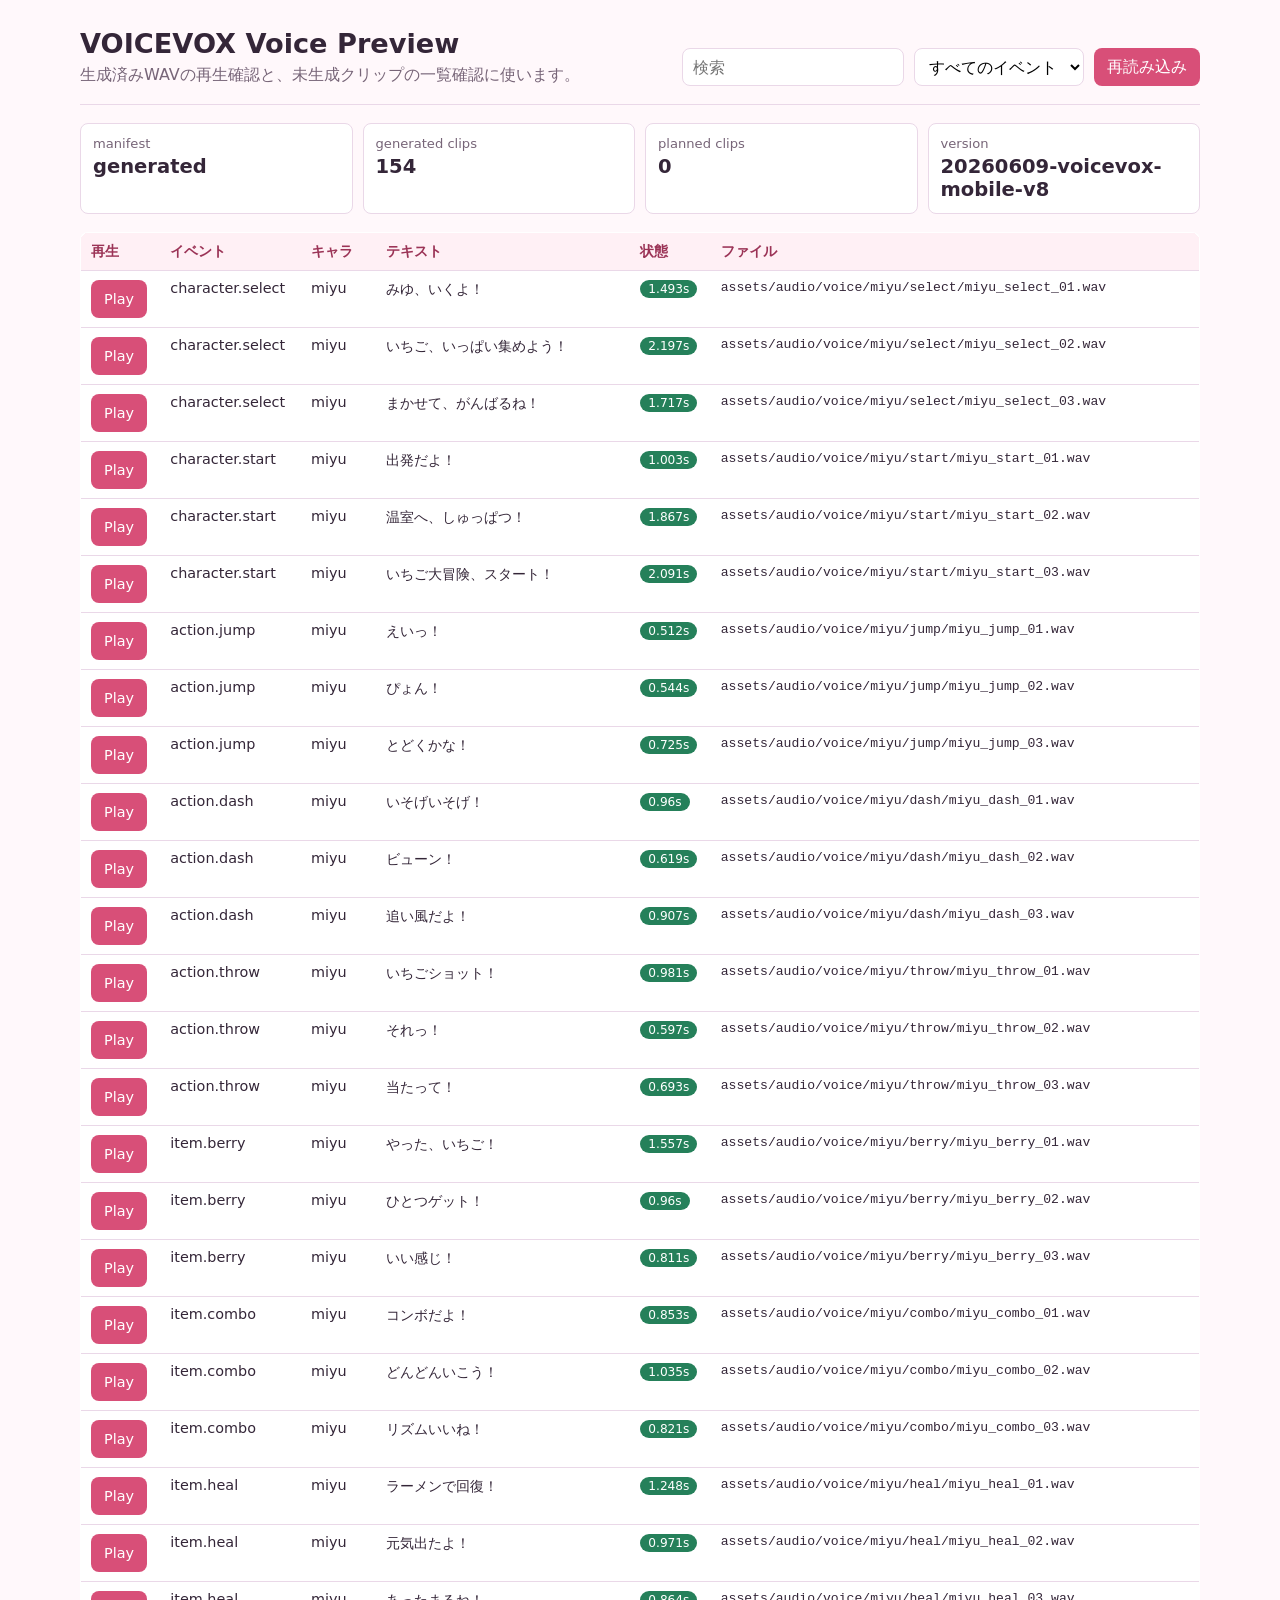
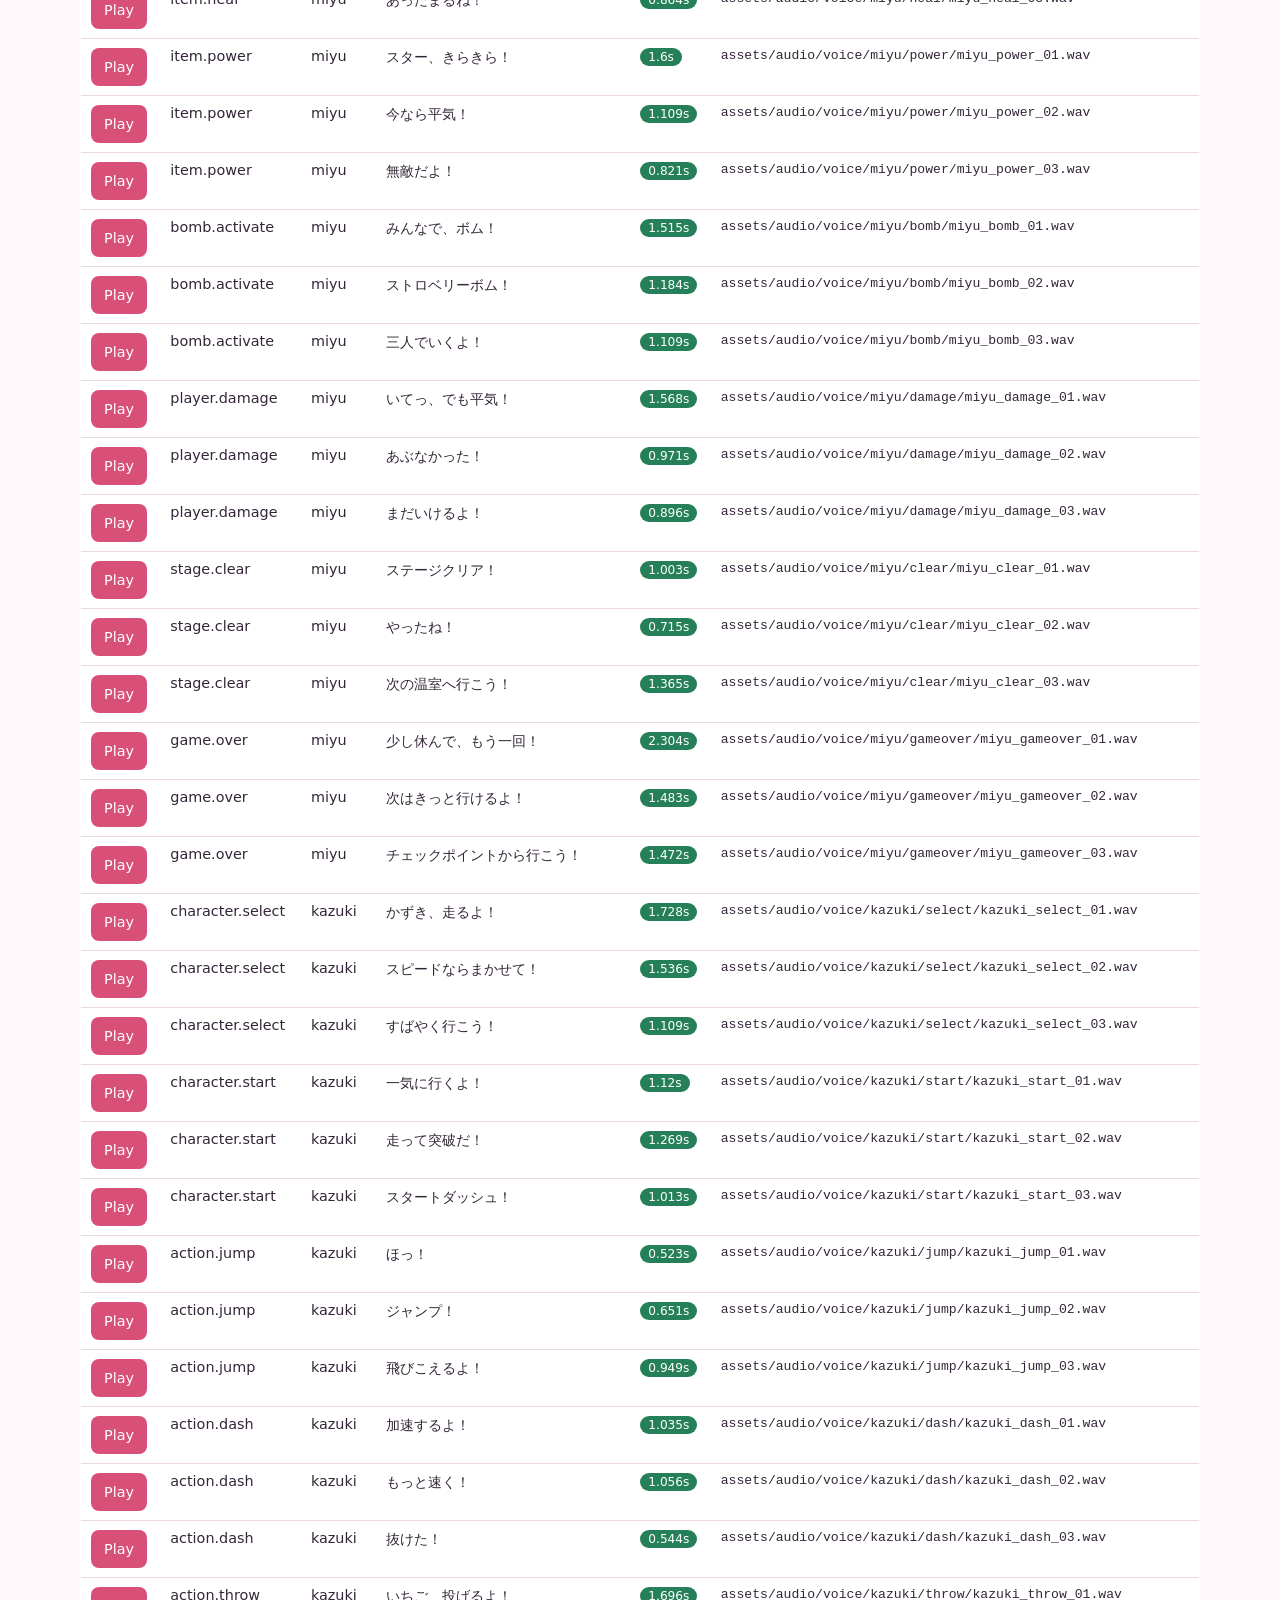
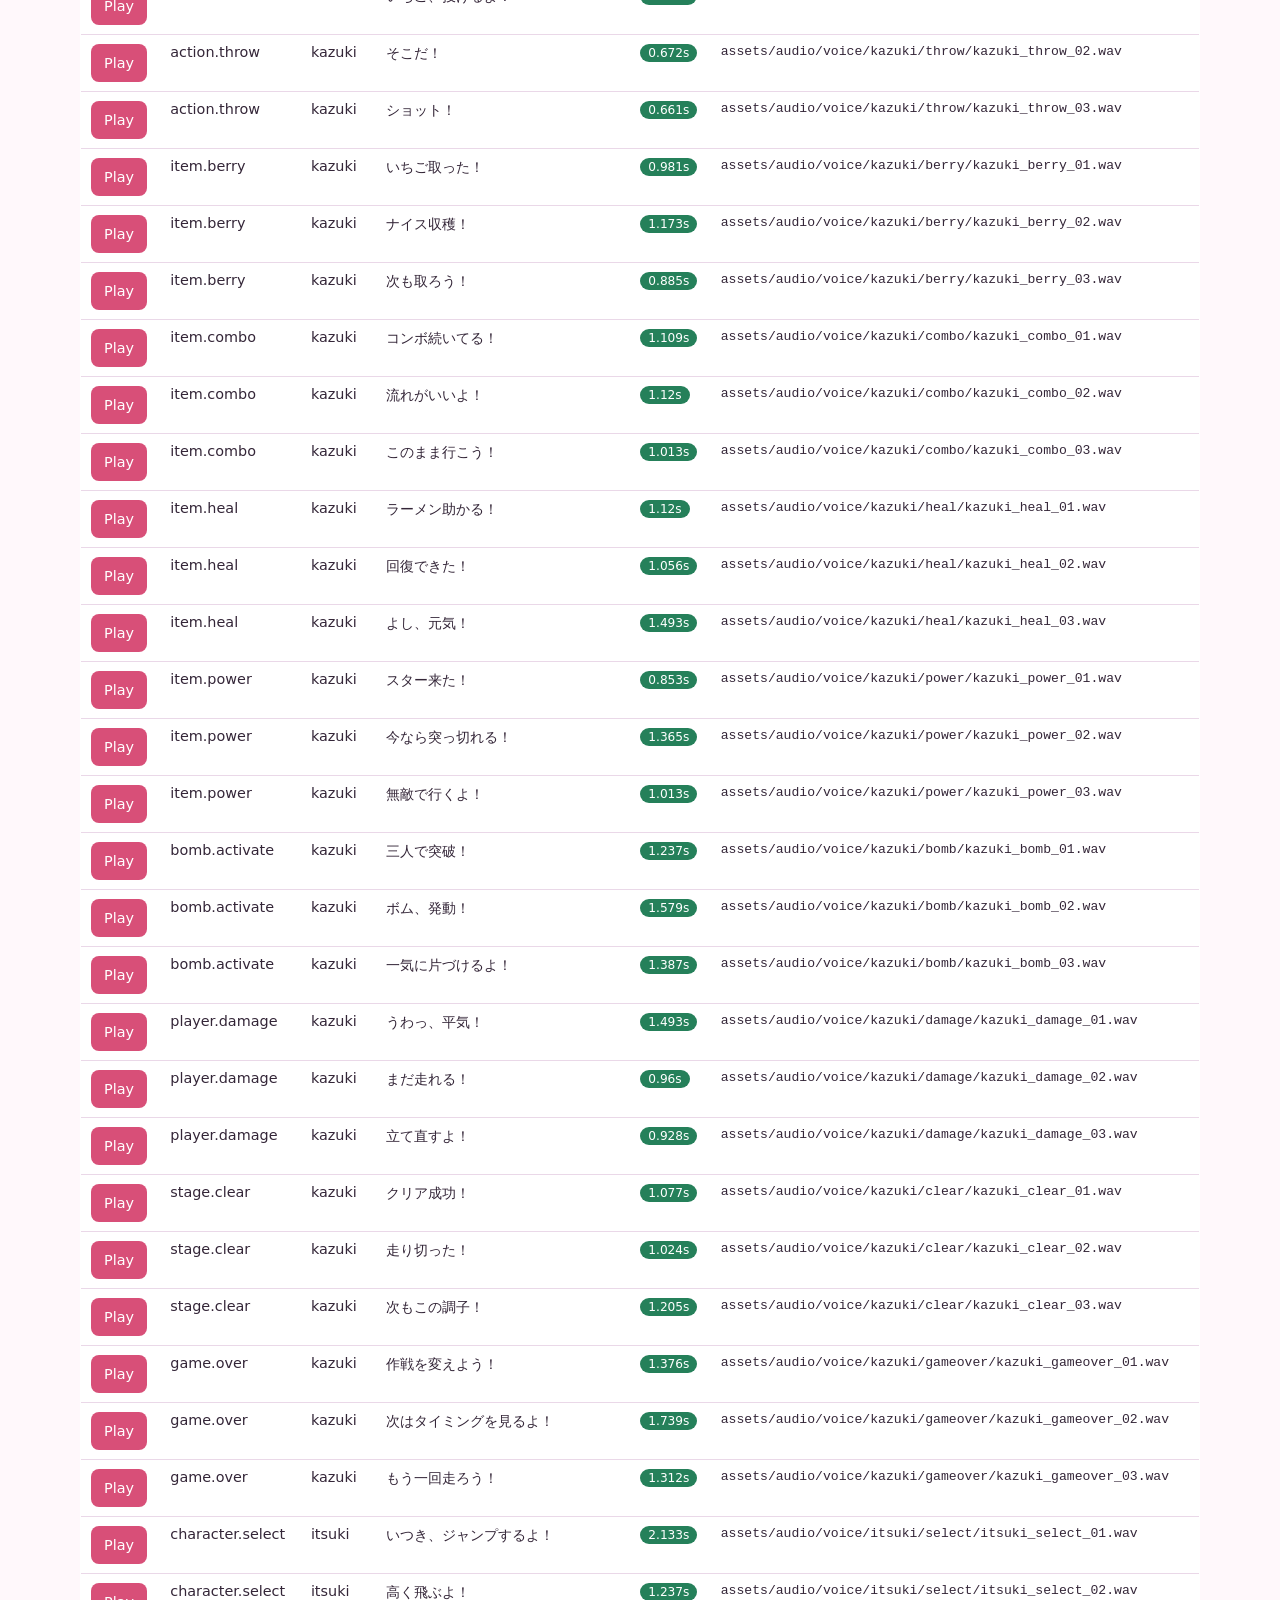
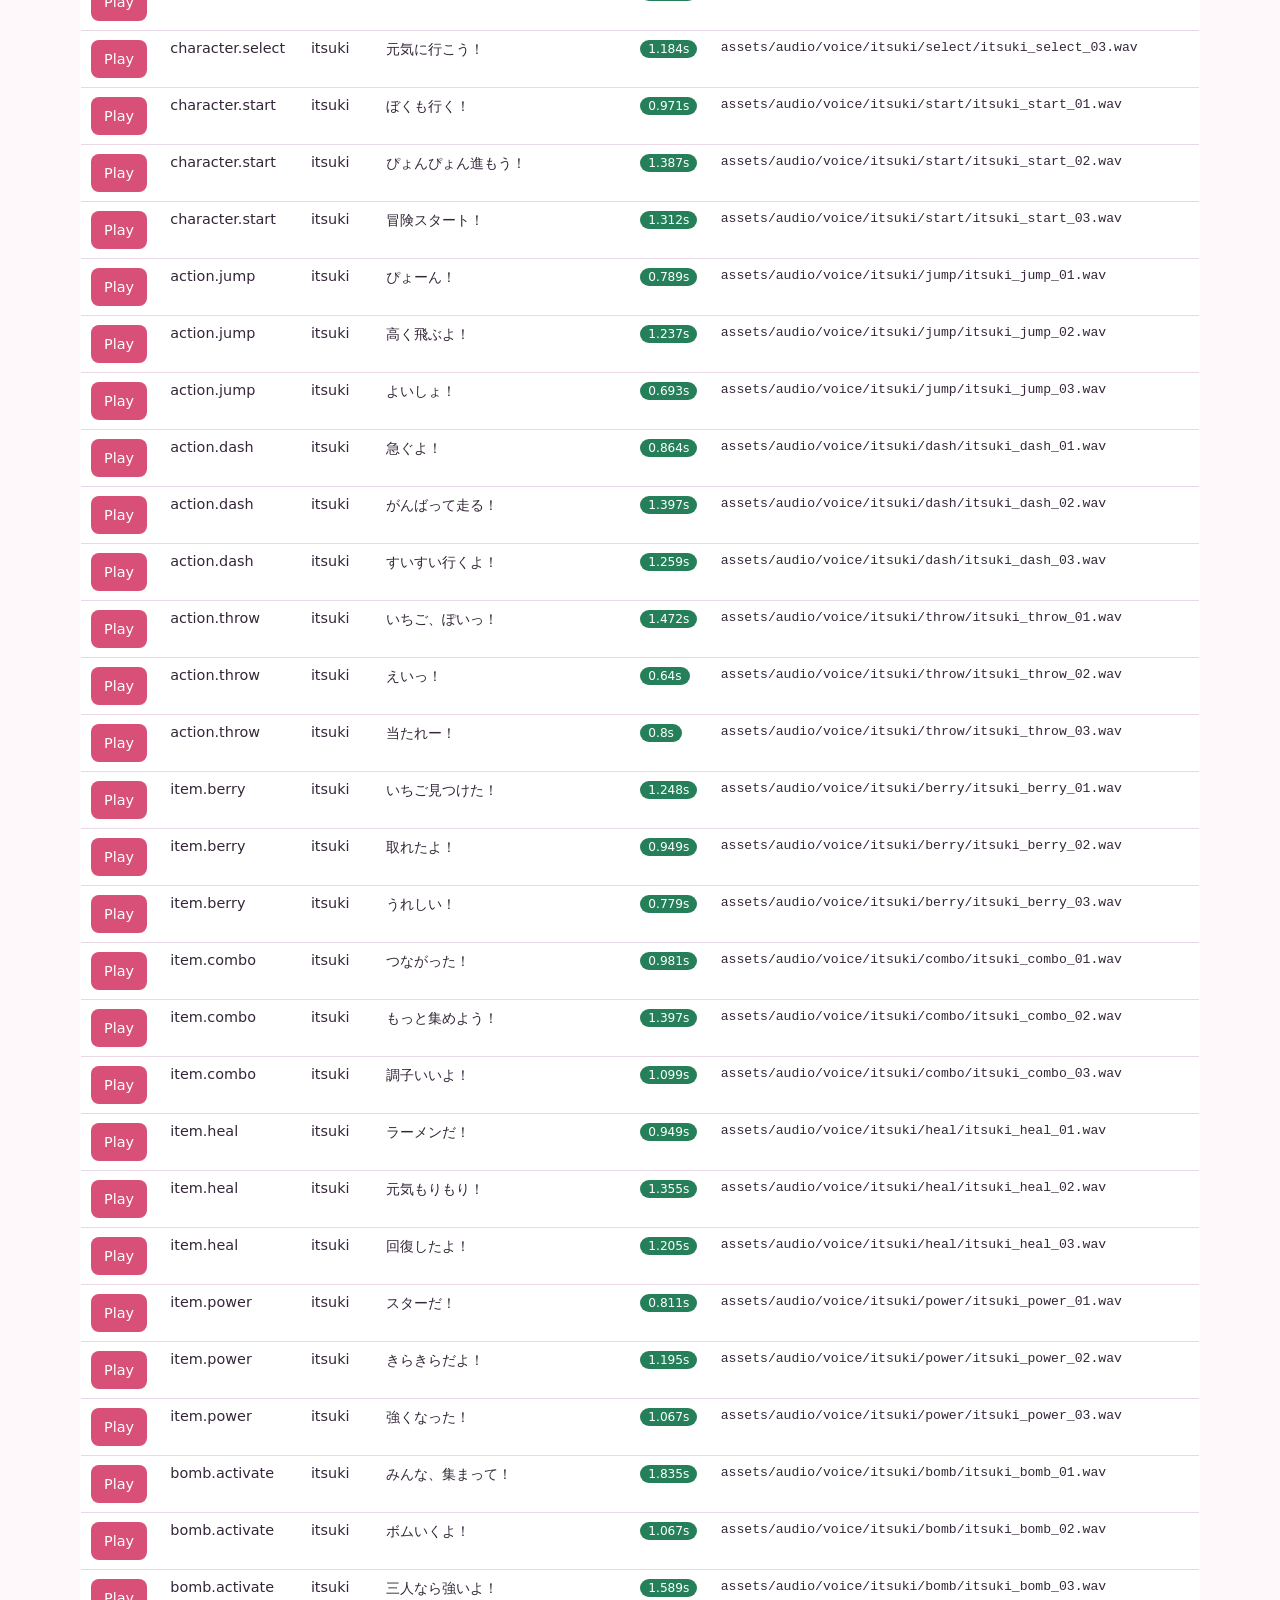
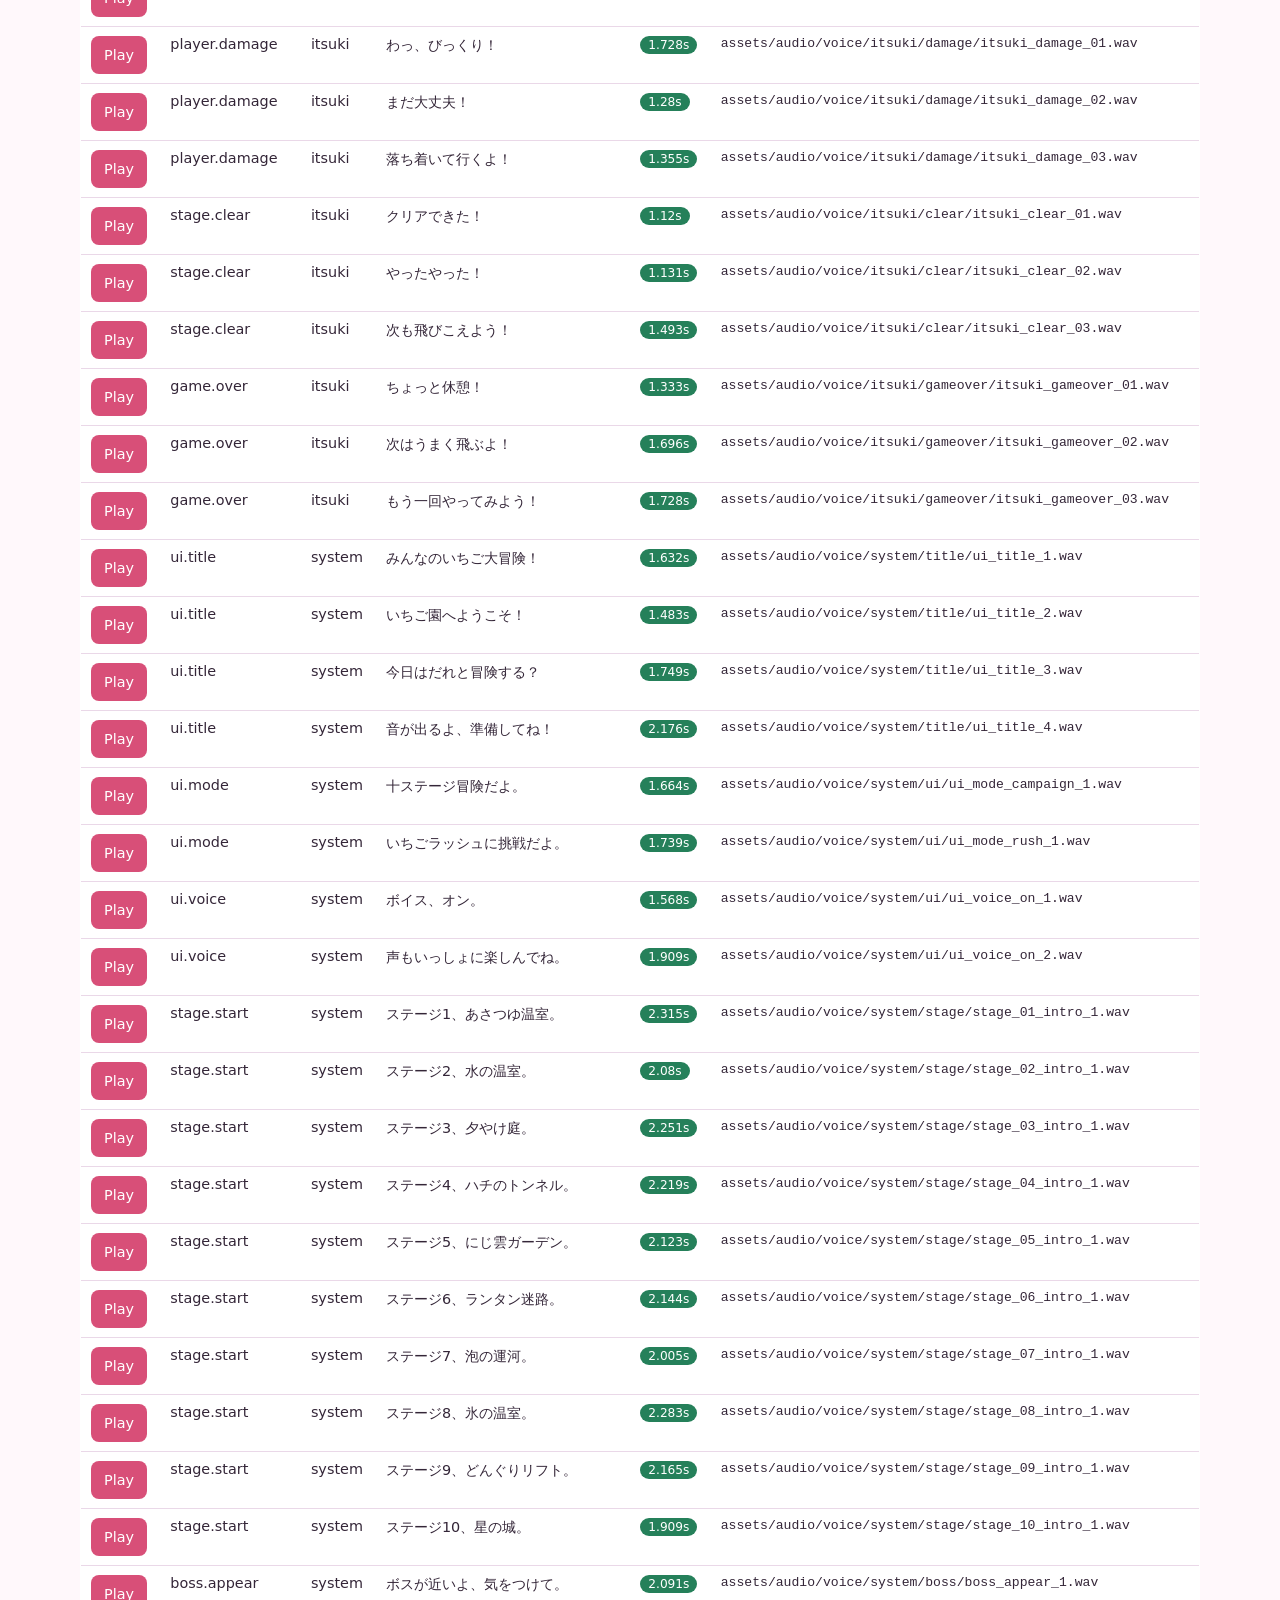
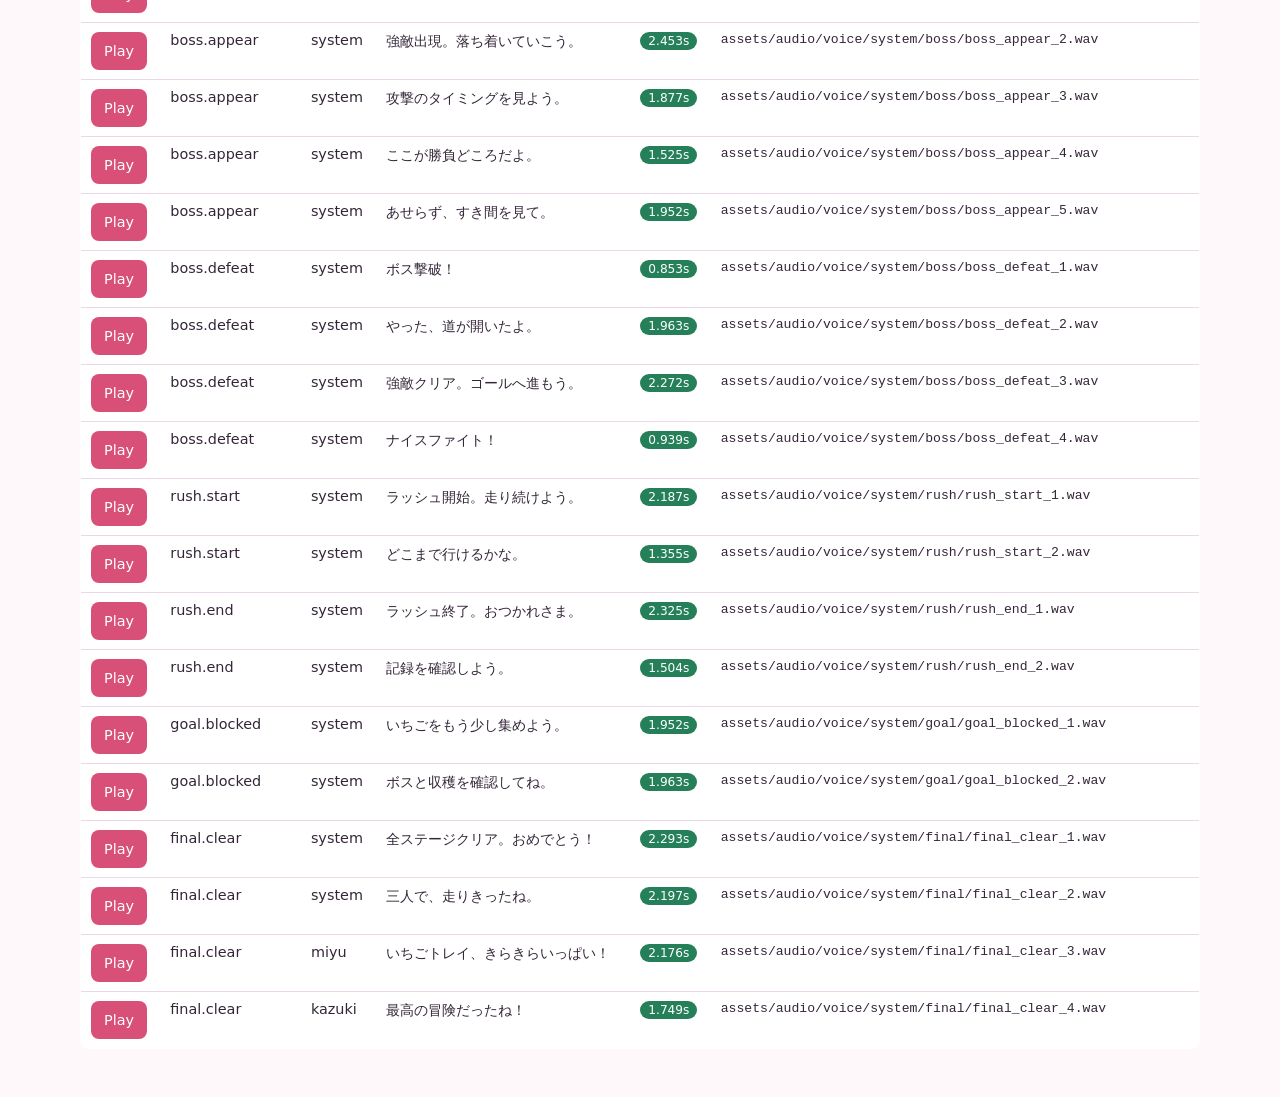
==== commit 230ef097: "debug" ====
--- a/voice_preview.html
+++ b/voice_preview.html
@@ -219,7 +219,7 @@
     </main>
 
     <script>
-      const APP_BUILD_ID = "20260608-voicevox-mobile-v6";
+      const APP_BUILD_ID = "20260609-voicevox-mobile-v8";
       const manifestUrl = `assets/audio/voice/voice_manifest.json?v=${APP_BUILD_ID}`;
       const table = document.getElementById("voiceTable");
       const filterInput = document.getElementById("filterInput");
@@ -241,12 +241,19 @@
         return audioContext;
       }
 
+      function buildVoiceUrl(file) {
+        const url = new URL(file, window.location.href);
+        url.searchParams.set("v", APP_BUILD_ID);
+        return url.href;
+      }
+
       async function decodeClip(file) {
-        const cached = bufferCache.get(file);
+        const url = buildVoiceUrl(file);
+        const cached = bufferCache.get(url);
         if (cached) {
           return cached;
         }
-        const promise = fetch(file, { cache: "force-cache" })
+        const promise = fetch(url, { cache: "no-cache" })
           .then((response) => {
             if (!response.ok) {
               throw new Error(`${response.status} ${response.statusText}`);
@@ -261,12 +268,37 @@
             }
           }))
           .catch((error) => {
-            bufferCache.delete(file);
+            bufferCache.delete(url);
             throw error;
           });
-        bufferCache.set(file, promise);
+        bufferCache.set(url, promise);
         return promise;
       }
+
+      function primeAudioFromGesture() {
+        const ctx = ensureAudioContext();
+        if (!ctx) {
+          return;
+        }
+        if (ctx.state === "suspended") {
+          ctx.resume().catch((error) => console.warn("preview audio resume failed", error));
+        }
+        try {
+          const source = ctx.createBufferSource();
+          const gain = ctx.createGain();
+          source.buffer = ctx.createBuffer(1, 1, ctx.sampleRate || 44100);
+          gain.gain.value = 0;
+          source.connect(gain);
+          gain.connect(ctx.destination);
+          source.start(0);
+        } catch (error) {
+          console.warn("preview audio prime failed", error);
+        }
+      }
+
+      ["pointerdown", "pointerup", "mousedown", "touchstart", "touchend", "click"].forEach((eventName) => {
+        window.addEventListener(eventName, primeAudioFromGesture, { capture: true, passive: true });
+      });
 
       async function playClip(clip) {
         const ctx = ensureAudioContext();
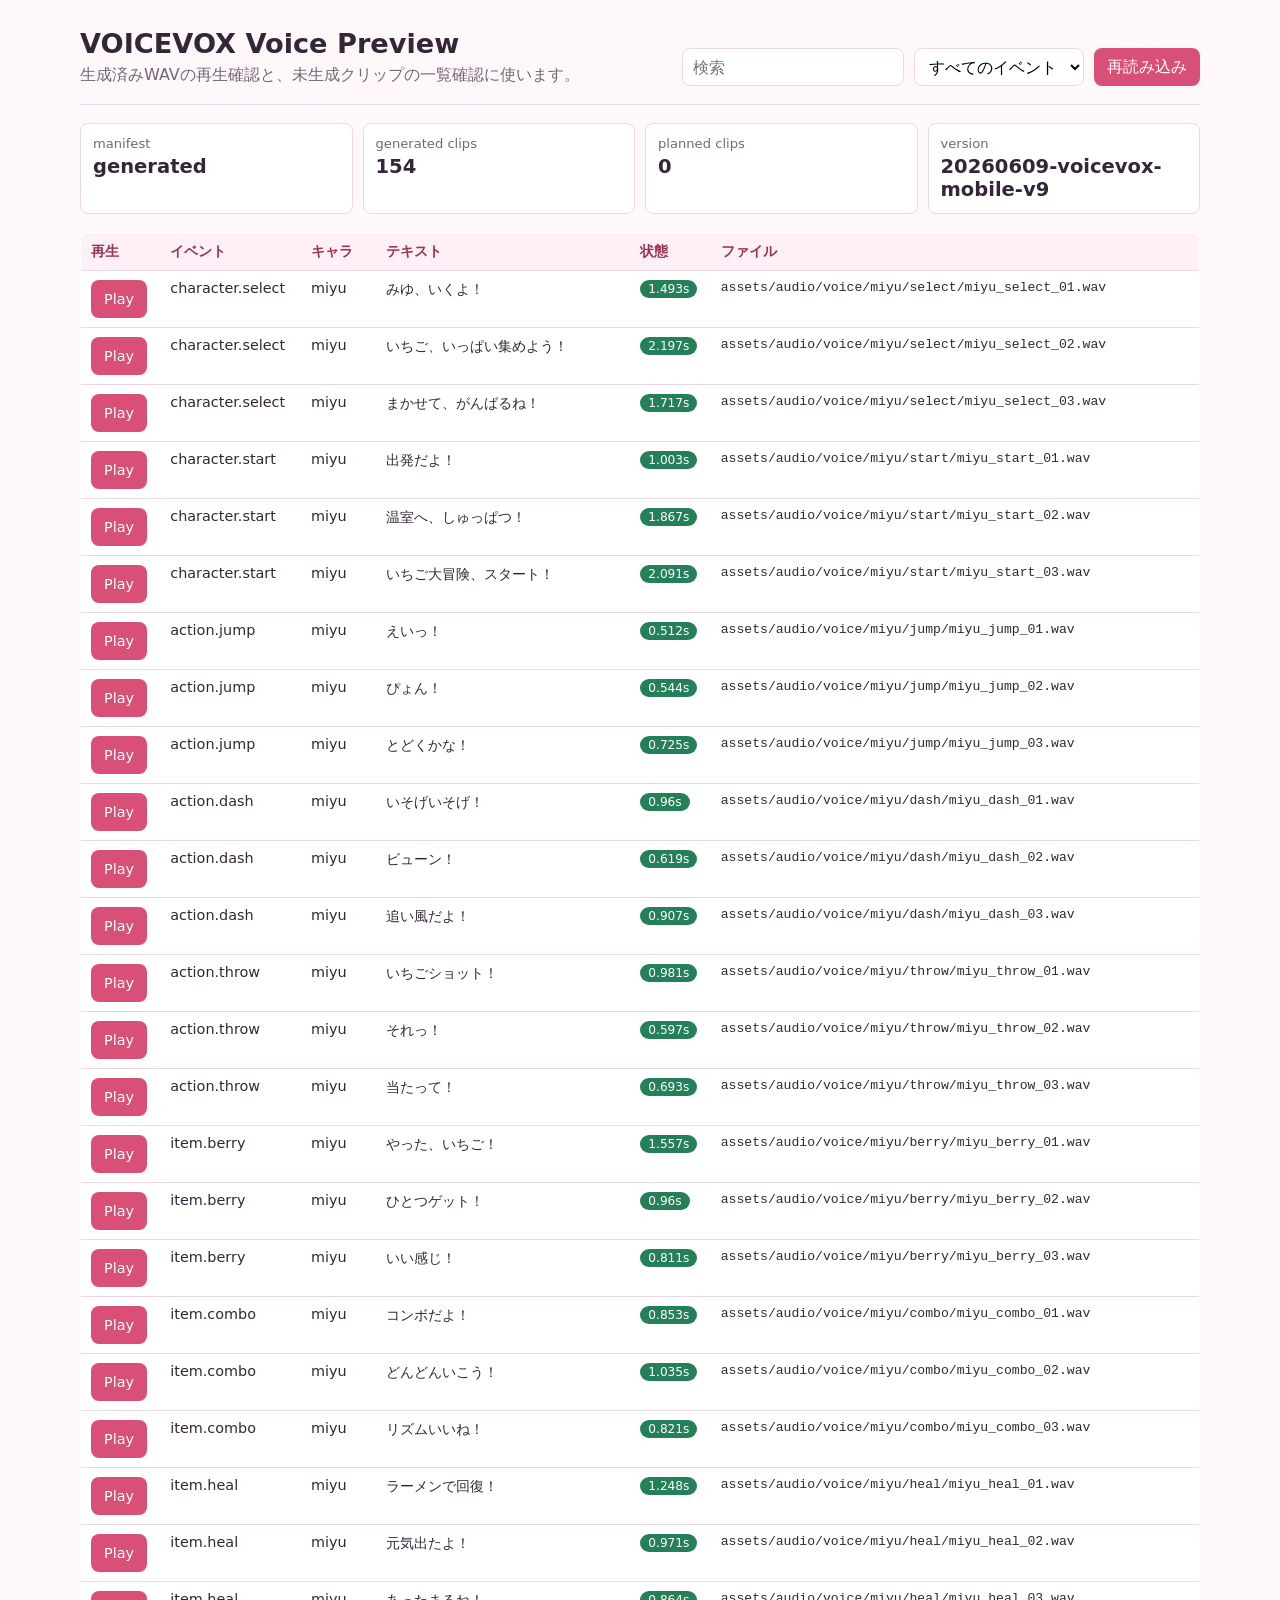
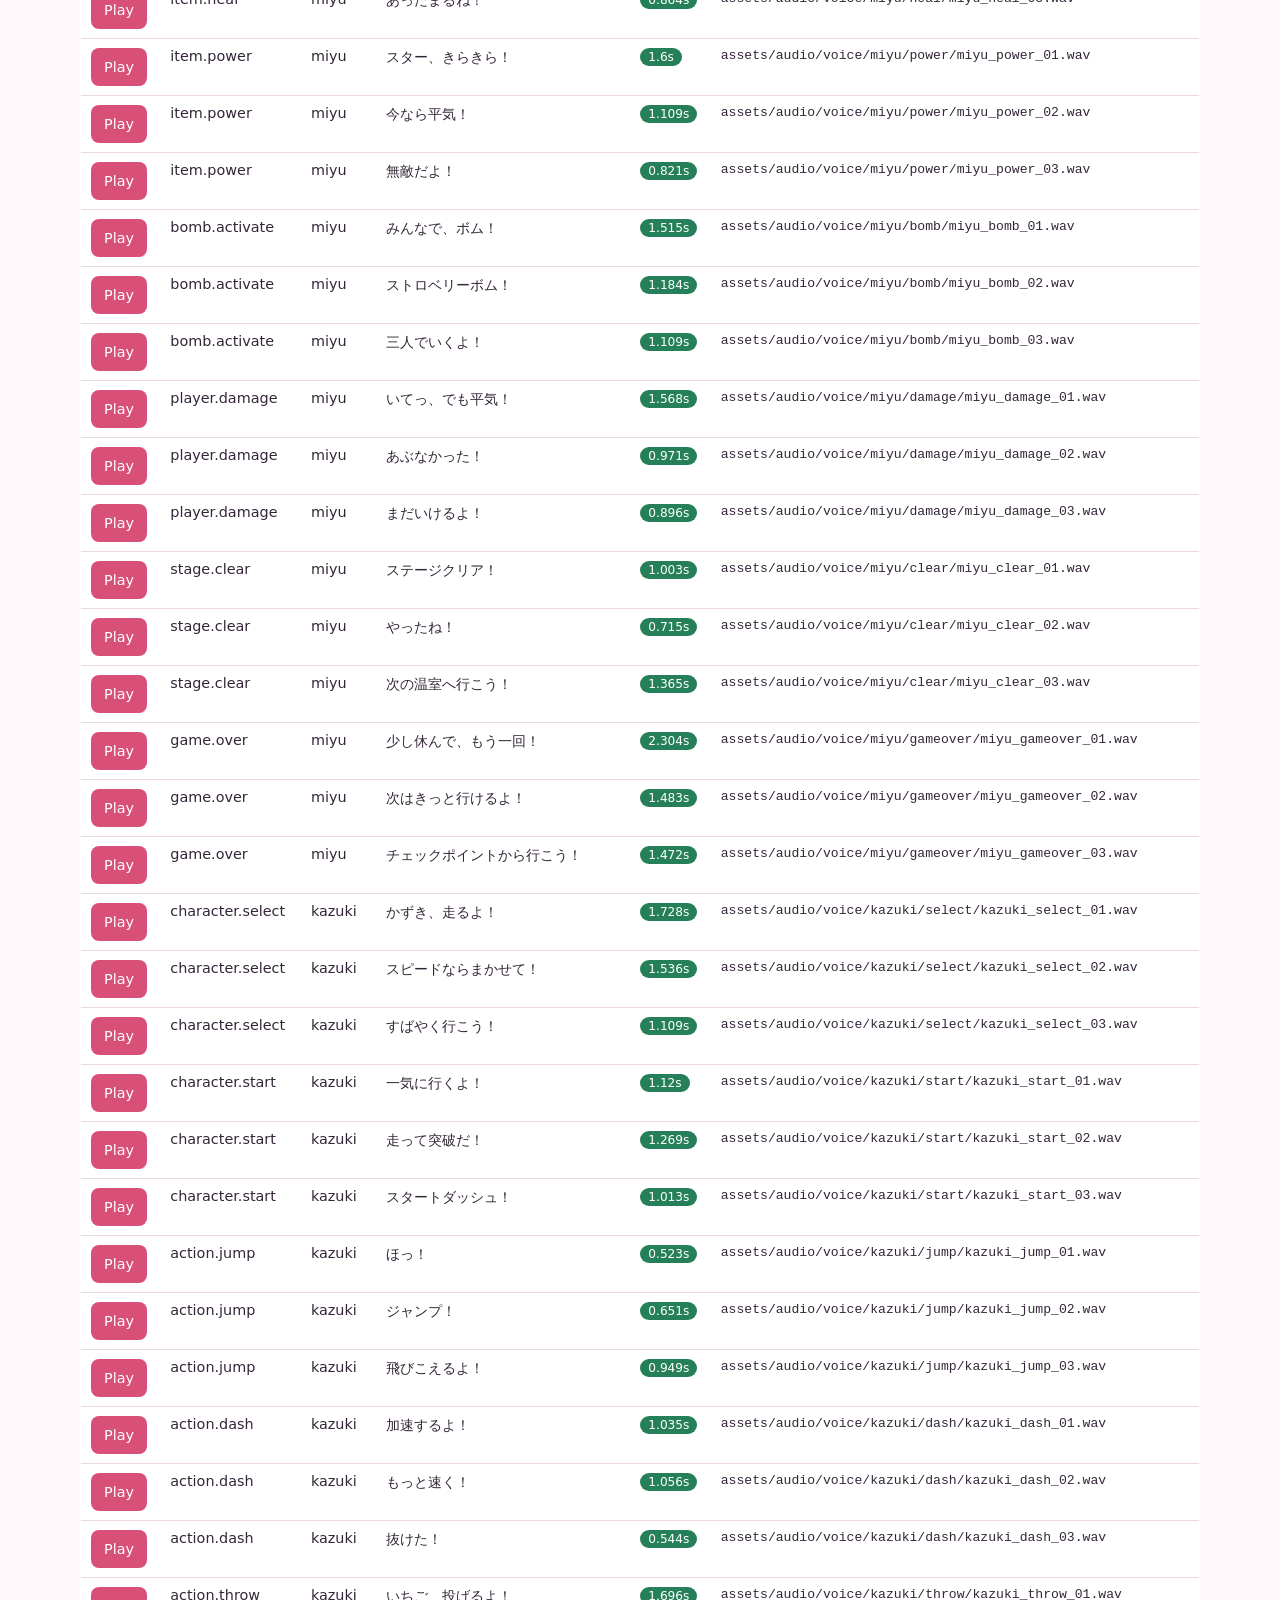
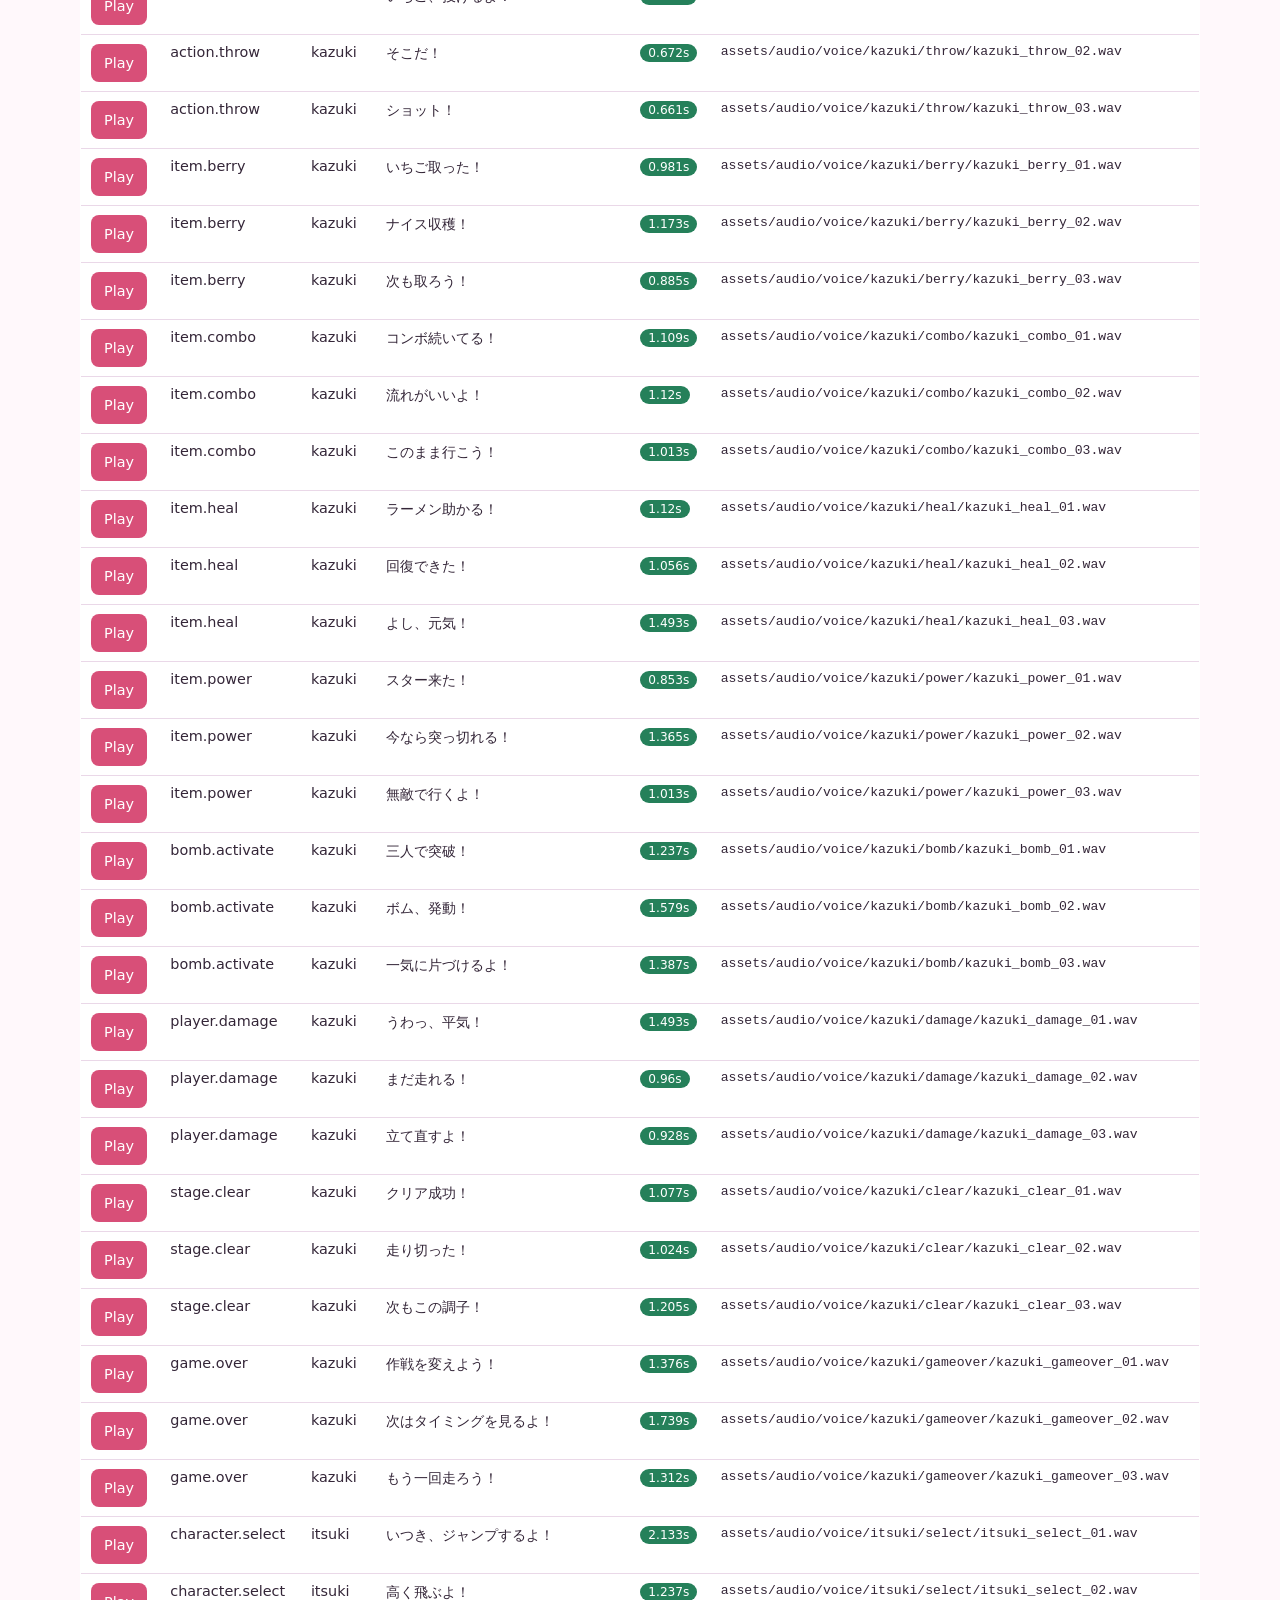
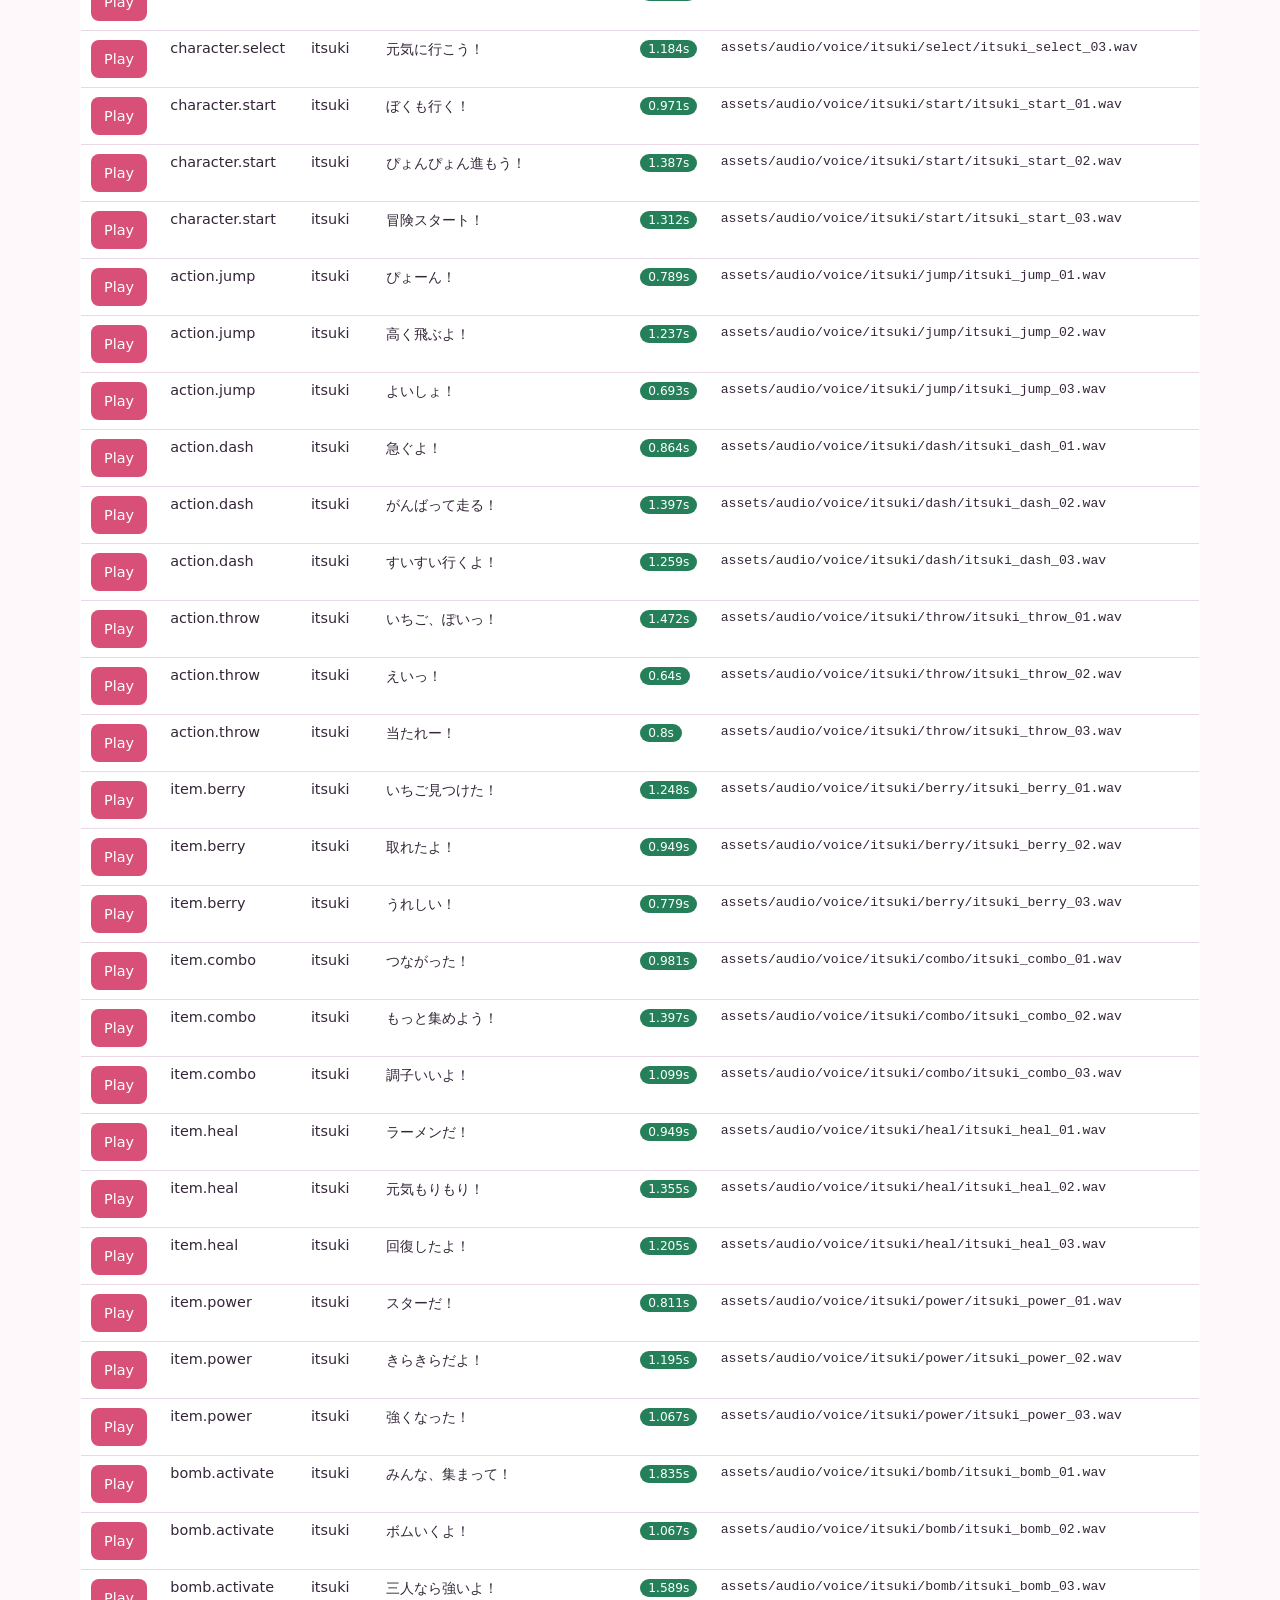
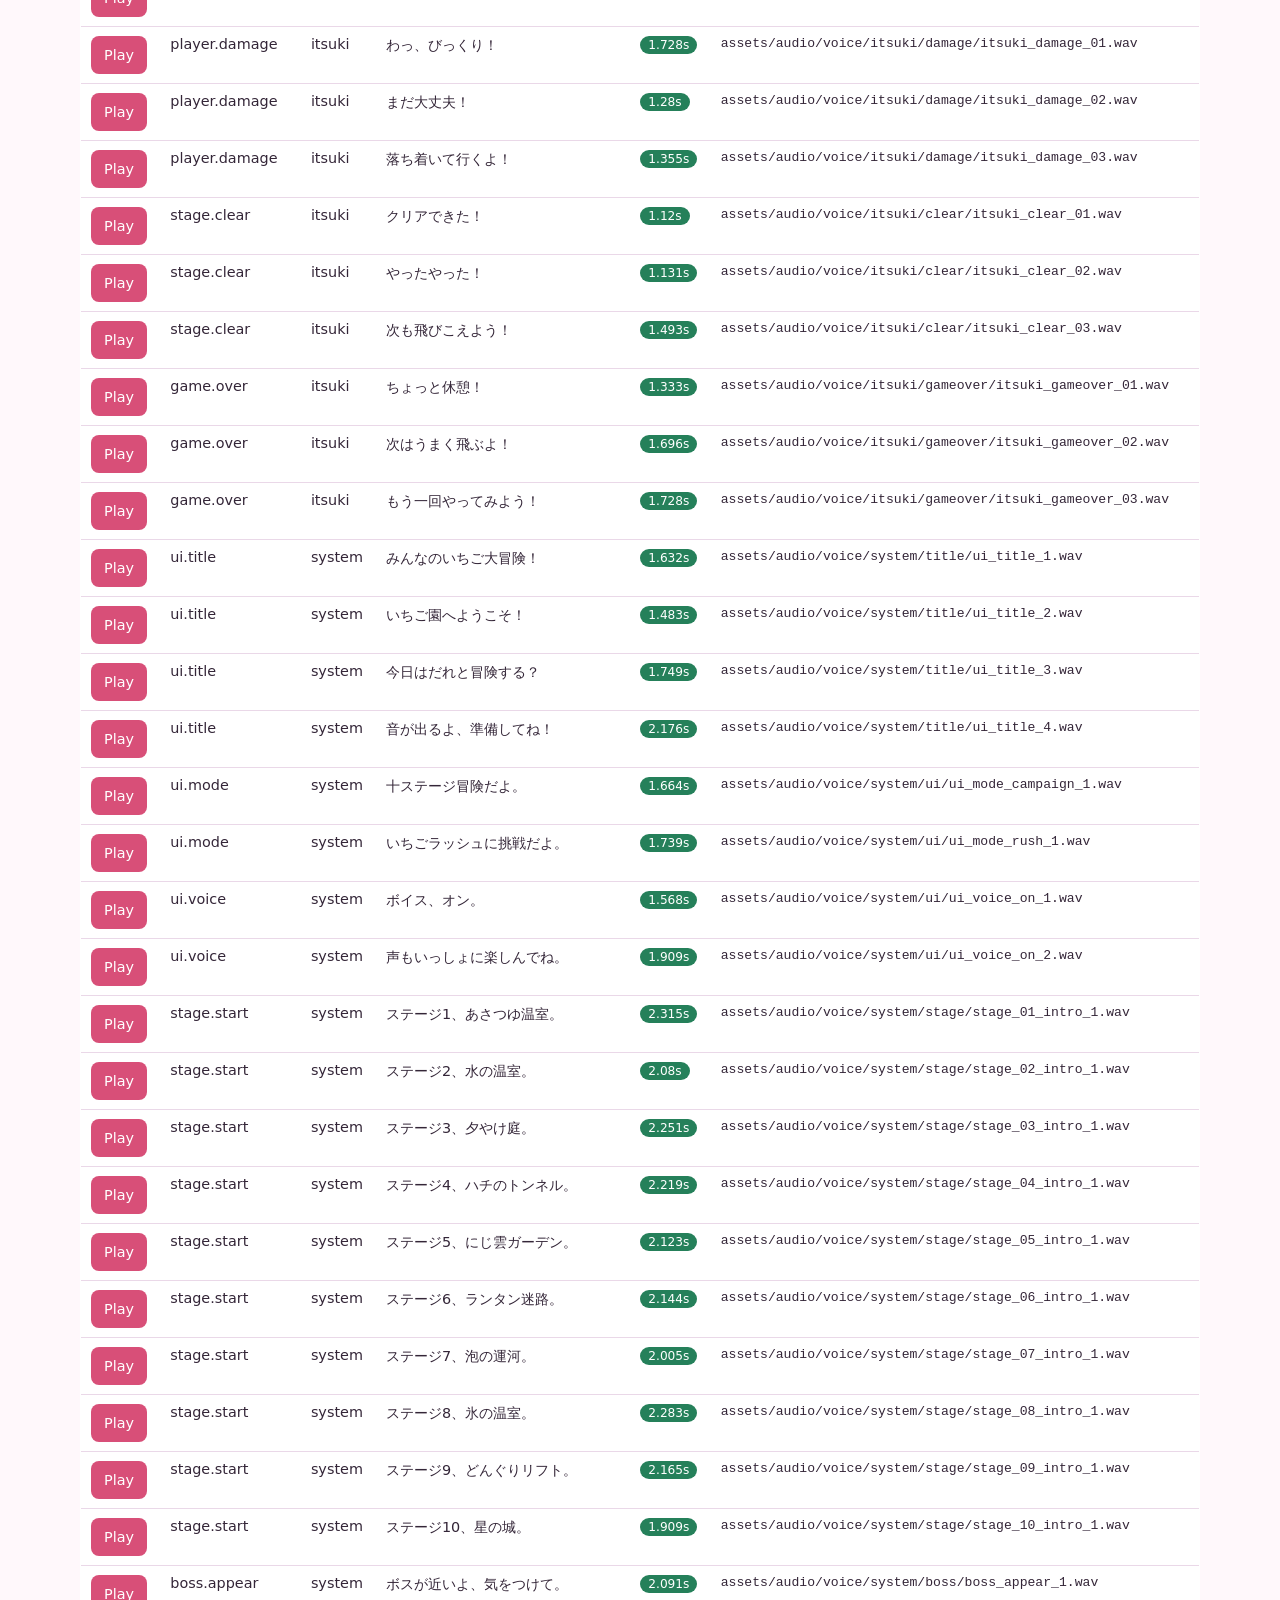
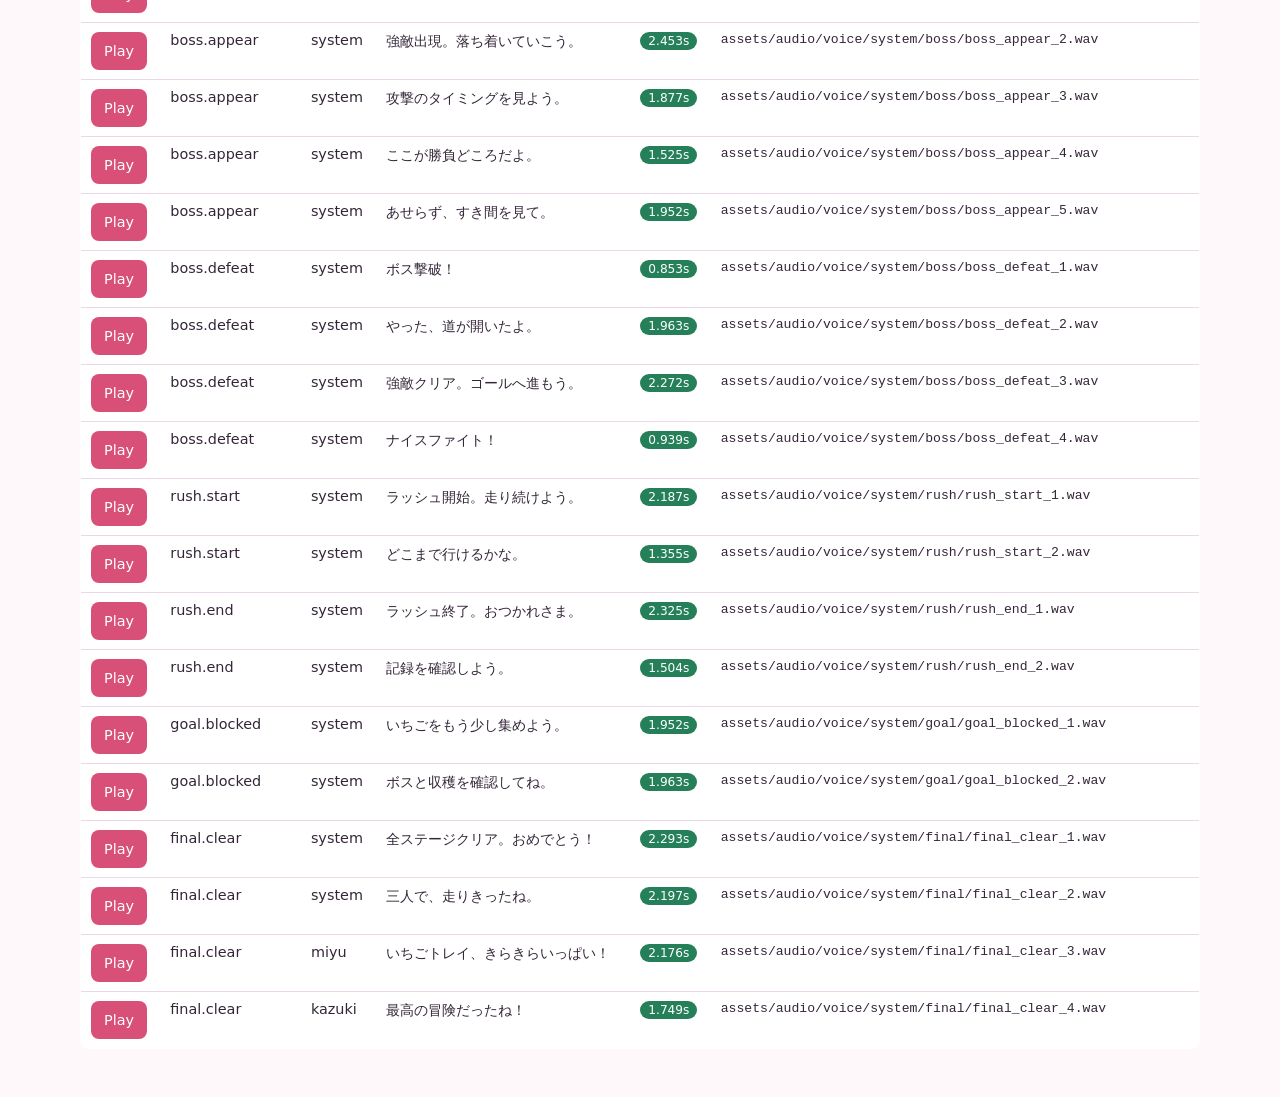
==== commit b1d4ea25: "debug" ====
--- a/voice_preview.html
+++ b/voice_preview.html
@@ -219,7 +219,7 @@
     </main>
 
     <script>
-      const APP_BUILD_ID = "20260609-voicevox-mobile-v8";
+      const APP_BUILD_ID = "20260609-voicevox-mobile-v9";
       const manifestUrl = `assets/audio/voice/voice_manifest.json?v=${APP_BUILD_ID}`;
       const table = document.getElementById("voiceTable");
       const filterInput = document.getElementById("filterInput");
